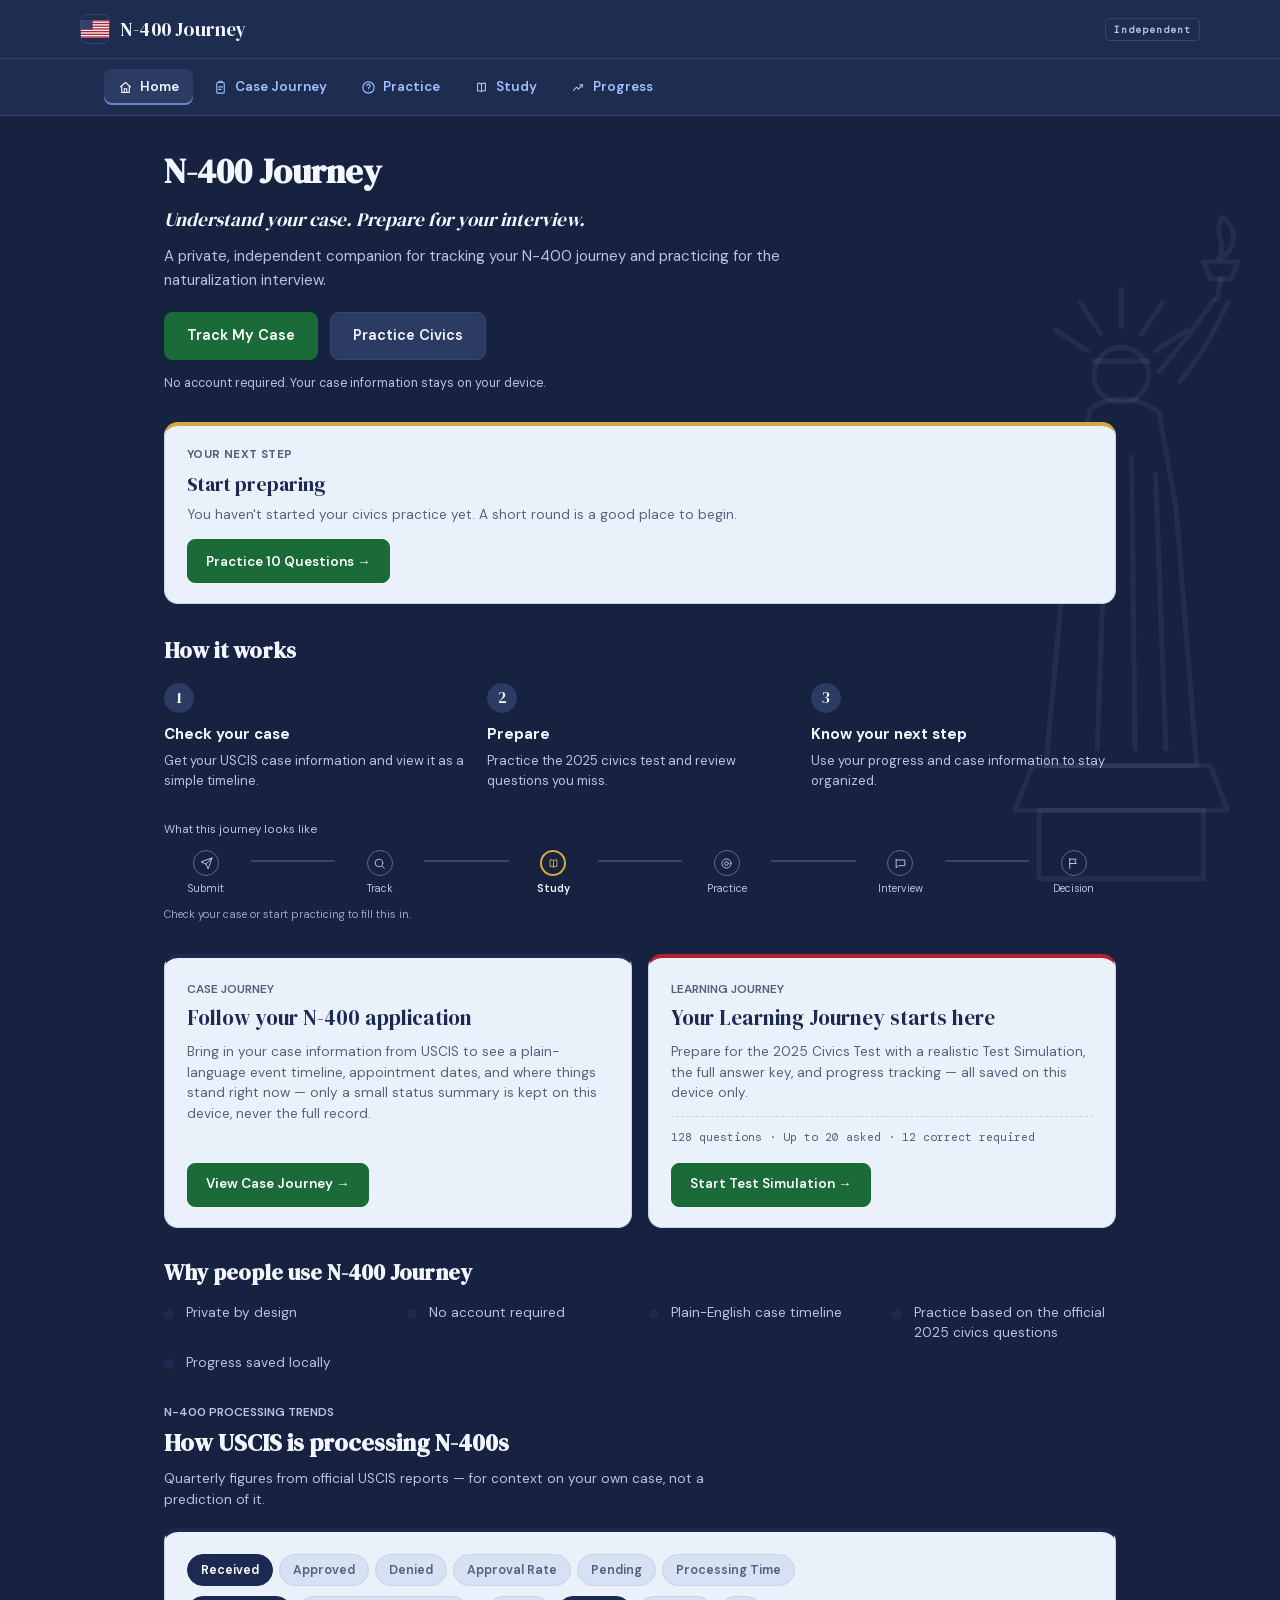
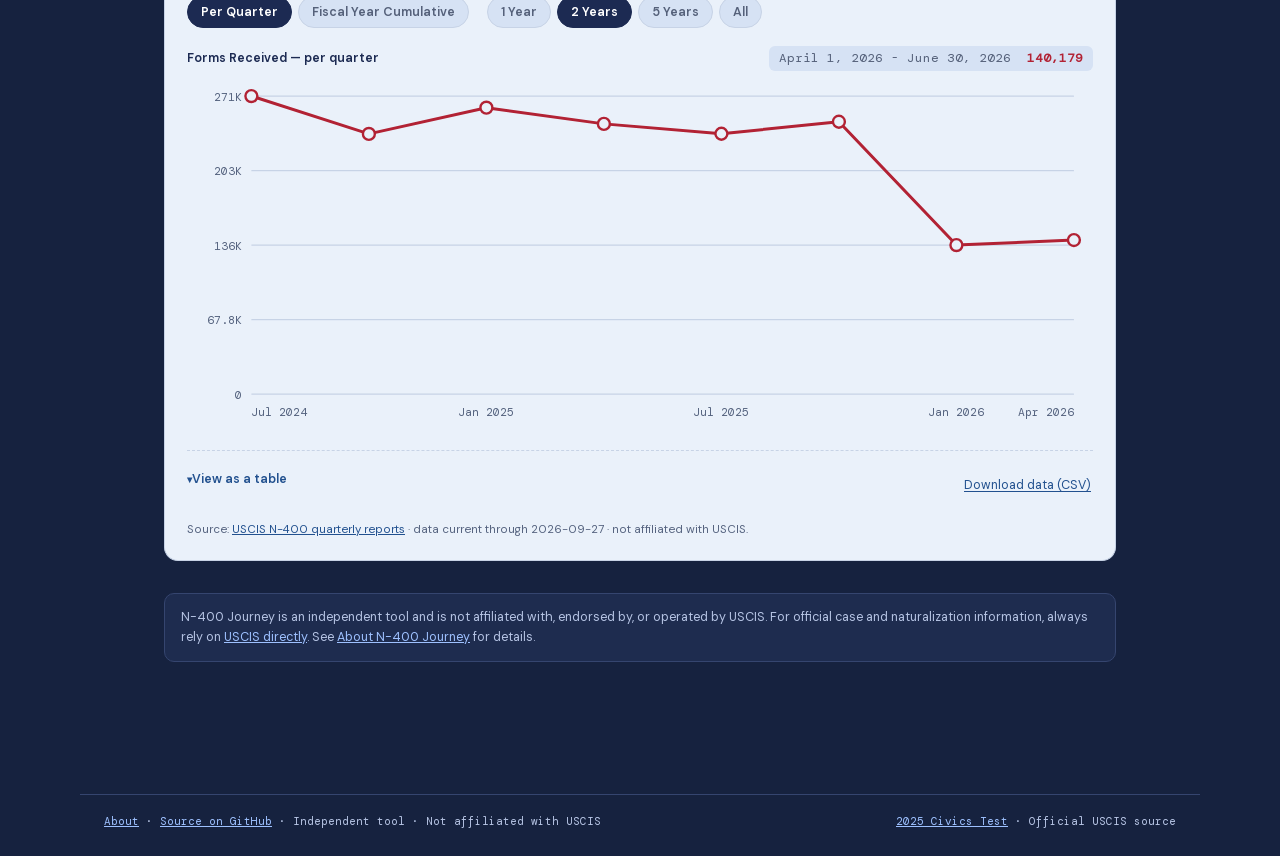
==== index.html @ 9c584781 "Fix unreadable text in Case Journey's "How privacy works" expandable The expanded paragraph used var" ====
<!DOCTYPE html>
<html lang="en">

<head>
  <meta charset="UTF-8" />
  <meta name="viewport" content="width=device-width, initial-scale=1.0" />
  <!-- Browser-enforced privacy: no outbound connections, no form submissions.
       connect-src 'none' means this page is physically unable to transmit your data. -->
  <meta http-equiv="Content-Security-Policy" content="default-src 'none'; script-src 'self'; style-src 'self' 'unsafe-inline'; font-src 'self'; img-src 'self' data:; connect-src 'none'; form-action 'none'; base-uri 'none'" />
  <title>N-400 Journey — Understand Your Case. Prepare for Your Interview.</title>
  <meta name="description" content="A free, unofficial companion for the N-400 naturalization process: an offline case-status timeline reader plus a 2025 civics test practice quiz. Runs entirely in your browser." />
  <link rel="icon"
    href="data:image/svg+xml,<svg xmlns='http://www.w3.org/2000/svg' viewBox='0 0 60 38'><rect width='60' height='38' fill='%23f2f5fb'/><g fill='%23b22234'><rect y='0' width='60' height='2.9'/><rect y='5.8' width='60' height='2.9'/><rect y='11.6' width='60' height='2.9'/><rect y='17.4' width='60' height='2.9'/><rect y='23.2' width='60' height='2.9'/><rect y='29' width='60' height='2.9'/><rect y='34.8' width='60' height='2.9'/></g><rect width='25' height='20.3' fill='%233c3b6e'/></svg>" />
  <link rel="canonical" href="https://app.n400journey.workers.dev/" />
  <meta name="author" content="rohitbobbili" />
  <meta name="theme-color" content="#16223f" />
  <meta property="og:type" content="website" />
  <meta property="og:site_name" content="N-400 Journey" />
  <meta property="og:title" content="N-400 Journey — Understand Your Case. Prepare for Your Interview." />
  <meta property="og:description" content="A free, unofficial companion for the N-400 naturalization process: an offline case-status timeline reader plus a 2025 civics test practice quiz." />
  <meta property="og:url" content="https://app.n400journey.workers.dev/" />
  <meta property="og:image" content="https://app.n400journey.workers.dev/og-image.png" />
  <meta property="og:image:width" content="1200" />
  <meta property="og:image:height" content="630" />
  <meta property="og:image:alt" content="N-400 Journey — an unofficial case tracker and civics test study companion" />
  <meta name="twitter:card" content="summary_large_image" />
  <meta name="twitter:title" content="N-400 Journey — Understand Your Case. Prepare for Your Interview." />
  <meta name="twitter:description" content="A free, unofficial companion for the N-400 naturalization process: an offline case-status timeline reader plus a 2025 civics test practice quiz." />
  <meta name="twitter:image" content="https://app.n400journey.workers.dev/og-image.png" />
  <link rel="stylesheet" href="css/style.css?v=29" />
  <link rel="stylesheet" href="css/civics.css?v=29" />
  <script type="application/ld+json">
  {
    "@context": "https://schema.org",
    "@graph": [
      {
        "@type": "WebApplication",
        "name": "N-400 Journey",
        "alternateName": "Unofficial N-400 Case Tracker and Civics Test Study Companion",
        "url": "https://app.n400journey.workers.dev/",
        "description": "A free, unofficial companion for the N-400 naturalization process: an offline case-status timeline reader plus a 2025 civics test practice quiz. Runs entirely in your browser.",
        "applicationCategory": "UtilitiesApplication",
        "operatingSystem": "Any browser",
        "browserRequirements": "Requires JavaScript",
        "isAccessibleForFree": true,
        "offers": { "@type": "Offer", "price": "0", "priceCurrency": "USD" },
        "license": "https://opensource.org/licenses/MIT",
        "isBasedOn": "https://github.com/rohitbobbili/uscis-tracker",
        "dateModified": "2026-09-27",
        "author": { "@type": "Person", "name": "rohitbobbili", "url": "https://github.com/rohitbobbili" },
        "maintainer": { "@type": "Person", "name": "rohitbobbili", "url": "https://github.com/rohitbobbili" },
        "disambiguatingDescription": "Independent open-source tool. Not affiliated with, endorsed by, or operated by USCIS or DHS, and not legal advice."
      }
    ]
  }
  </script>
</head>

<body>

  <!-- Statue of Liberty watermark (original line art) -->
  <svg class="statue-mark" viewBox="0 0 220 420" fill="none" stroke="currentColor" stroke-width="3"
    stroke-linecap="round" stroke-linejoin="round" aria-hidden="true">
    <path d="M163 10 C157 20 166 24 161 34 C172 29 172 16 163 10 Z" />
    <path d="M152 36 L172 36 L168 46 L156 46 Z" />
    <path d="M162 46 L160 58" />
    <path d="M158 58 C148 74 136 88 126 100" />
    <path d="M166 60 C158 78 148 94 138 106" />
    <path d="M104 74 L104 52" /> <path d="M92 78 L80 60" /> <path d="M116 78 L128 60" />
    <path d="M84 88 L66 76" /> <path d="M124 88 L142 76" />
    <circle cx="104" cy="102" r="16" />
    <path d="M88 94 L120 94" />
    <path d="M86 122 C96 114 114 114 126 124 L136 180 L148 330 L60 330 L74 180 Z" />
    <path d="M60 170 L44 200 L60 212 L74 184 Z" />
    <path d="M74 150 C66 160 60 168 56 176" />
    <path d="M96 150 L90 320" /> <path d="M110 150 L112 320" /> <path d="M124 160 L130 320" />
    <path d="M52 330 L156 330 L166 356 L42 356 Z" />
    <path d="M56 356 L152 356 L152 396 L56 396 Z" />
  </svg>

  <a class="skip-link" href="#main">Skip to main content</a>

  <div class="page">

    <!-- ══ HEADER — slim brand bar ══════════════════════════ -->
    <header class="header">
      <div class="hdr-inner">
        <a class="hdr-brand" href="index.html">
          <span class="hdr-mark" aria-hidden="true">
            <svg viewBox="0 0 60 38" xmlns="http://www.w3.org/2000/svg">
              <rect width="60" height="38" fill="#f2f5fb"/>
              <g fill="#b22234">
                <rect y="0" width="60" height="2.9"/><rect y="5.8" width="60" height="2.9"/>
                <rect y="11.6" width="60" height="2.9"/><rect y="17.4" width="60" height="2.9"/>
                <rect y="23.2" width="60" height="2.9"/><rect y="29" width="60" height="2.9"/>
                <rect y="34.8" width="60" height="2.9"/>
              </g>
              <rect width="25" height="20.3" fill="#3c3b6e"/>
            </svg>
          </span>
          <span class="hdr-word">N-400 Journey</span>
        </a>
        <span class="indie-badge">Independent</span>
      </div>
    </header>
    <nav class="site-nav" aria-label="Site">
      <div class="site-nav-inner">
          <a href="index.html" aria-current="page"><svg viewBox="0 0 24 24" fill="none" stroke="currentColor" stroke-width="1.8" stroke-linecap="round" stroke-linejoin="round"><path d="M4 11 12 4l8 7"/><path d="M6 9.5V20h12V9.5"/><path d="M10 20v-6h4v6"/></svg><span>Home</span></a>
          <a href="case.html"><svg viewBox="0 0 24 24" fill="none" stroke="currentColor" stroke-width="1.8" stroke-linecap="round" stroke-linejoin="round"><rect x="6" y="4" width="12" height="17" rx="2"/><path d="M9 4V3a1 1 0 0 1 1-1h4a1 1 0 0 1 1 1v1"/><path d="M9 11h6M9 15h4"/></svg><span>Case Journey</span></a>
          <a href="quiz.html"><svg viewBox="0 0 24 24" fill="none" stroke="currentColor" stroke-width="1.8" stroke-linecap="round" stroke-linejoin="round"><circle cx="12" cy="12" r="9"/><path d="M9.3 9.2a2.7 2.7 0 1 1 3.8 2.5c-.9.4-1.1 1-1.1 1.9"/><circle cx="12" cy="16.6" r=".65" fill="currentColor" stroke="none"/></svg><span>Practice</span></a>
          <a href="study.html"><svg viewBox="0 0 24 24" fill="none" stroke="currentColor" stroke-width="1.8" stroke-linecap="round" stroke-linejoin="round"><path d="M12 6.3c-1.6-1-4.2-1.4-6.3-1.1v12.2c2.1-.3 4.7.1 6.3 1.1c1.6-1 4.2-1.4 6.3-1.1V5.2c-2.1-.3-4.7.1-6.3 1.1Z"/><path d="M12 6.3v12.2"/></svg><span>Study</span></a>
          <a href="progress.html"><svg viewBox="0 0 24 24" fill="none" stroke="currentColor" stroke-width="1.8" stroke-linecap="round" stroke-linejoin="round"><path d="M4 16.5l5-5 3 3 6-7"/><path d="M14 7.5h4v4"/></svg><span>Progress</span></a>
      </div>
    </nav>

    <!-- ══ MAIN ══════════════════════════════════════════════ -->
    <main class="main civics-main wide" id="main">

      <div class="hub-hero">
        <h1>N-400 Journey</h1>
        <p class="hub-tagline">Understand your case. Prepare for your interview.</p>
        <p class="hub-hero-desc">A private, independent companion for tracking your N-400 journey and practicing
          for the naturalization interview.</p>
        <div class="hub-hero-actions">
          <a class="btn btn-analyze" href="case.html">Track My Case</a>
          <a class="btn-ghost-panel" href="quiz.html">Practice Civics</a>
        </div>
        <p class="hub-hero-note">No account required. Your case information stays on your device.</p>
      </div>

      <div class="next-step-card" id="hubNextStep"></div>

      <section class="how-it-works" aria-labelledby="howItWorksTitle">
        <h2 id="howItWorksTitle">How it works</h2>
        <div class="how-it-works-grid">
          <div class="how-step">
            <div class="how-step-num">1</div>
            <h3>Check your case</h3>
            <p>Get your USCIS case information and view it as a simple timeline.</p>
          </div>
          <div class="how-step">
            <div class="how-step-num">2</div>
            <h3>Prepare</h3>
            <p>Practice the 2025 civics test and review questions you miss.</p>
          </div>
          <div class="how-step">
            <div class="how-step-num">3</div>
            <h3>Know your next step</h3>
            <p>Use your progress and case information to stay organized.</p>
          </div>
        </div>
      </section>

      <div class="hub-journey">
        <div class="hub-journey-label">What this journey looks like</div>
        <div class="milestone-path" id="journeyPath" aria-hidden="true">
          <div class="ms-step" data-step="submit">
            <div class="ms-dot"><svg viewBox="0 0 24 24" fill="none" stroke="currentColor" stroke-width="1.8" stroke-linecap="round" stroke-linejoin="round"><path d="M22 2 11 13"/><path d="M22 2 15 22 11 13 2 9 22 2Z"/></svg></div>
            <div class="ms-label">Submit</div>
          </div>
          <div class="ms-line"></div>
          <div class="ms-step" data-step="track">
            <div class="ms-dot"><svg viewBox="0 0 24 24" fill="none" stroke="currentColor" stroke-width="1.8" stroke-linecap="round" stroke-linejoin="round"><circle cx="11" cy="11" r="7"/><path d="M21 21l-4.3-4.3"/></svg></div>
            <div class="ms-label">Track</div>
          </div>
          <div class="ms-line"></div>
          <div class="ms-step" data-step="study">
            <div class="ms-dot"><svg viewBox="0 0 24 24" fill="none" stroke="currentColor" stroke-width="1.8" stroke-linecap="round" stroke-linejoin="round"><path d="M12 6.3c-1.6-1-4.2-1.4-6.3-1.1v12.2c2.1-.3 4.7.1 6.3 1.1c1.6-1 4.2-1.4 6.3-1.1V5.2c-2.1-.3-4.7.1-6.3 1.1Z"/><path d="M12 6.3v12.2"/></svg></div>
            <div class="ms-label">Study</div>
          </div>
          <div class="ms-line" id="lineStudy"></div>
          <div class="ms-step" data-step="practice">
            <div class="ms-dot"><svg viewBox="0 0 24 24" fill="none" stroke="currentColor" stroke-width="1.8" stroke-linecap="round" stroke-linejoin="round"><circle cx="12" cy="12" r="8.5"/><circle cx="12" cy="12" r="3.5"/></svg></div>
            <div class="ms-label">Practice</div>
          </div>
          <div class="ms-line"></div>
          <div class="ms-step" data-step="interview">
            <div class="ms-dot"><svg viewBox="0 0 24 24" fill="none" stroke="currentColor" stroke-width="1.8" stroke-linecap="round" stroke-linejoin="round"><path d="M4 5.5h16v10.5H8.5L4 20V5.5Z"/></svg></div>
            <div class="ms-label">Interview</div>
          </div>
          <div class="ms-line"></div>
          <div class="ms-step" data-step="decision">
            <div class="ms-dot"><svg viewBox="0 0 24 24" fill="none" stroke="currentColor" stroke-width="1.8" stroke-linecap="round" stroke-linejoin="round"><path d="M5 3v18"/><path d="M5 4h12l-2.5 4L17 12H5"/></svg></div>
            <div class="ms-label">Decision</div>
          </div>
        </div>
        <p class="hub-journey-note" id="journeyNote"></p>
      </div>

      <div class="pillar-grid">
        <div class="pillar-card">
          <div class="pillar-card-eyebrow">CASE JOURNEY</div>
          <div class="pillar-card-title">Follow your N-400 application</div>
          <p class="pillar-card-desc">Bring in your case information from USCIS to see a plain-language event
            timeline, appointment dates, and where things stand right now — only a small status summary is kept
            on this device, never the full record.</p>
          <div class="case-status-strip on-light" id="hubCaseStatus" style="display:none"></div>
          <a class="btn btn-analyze pillar-card-cta" href="case.html">View Case Journey →</a>
        </div>

        <div class="pillar-card learning">
          <div class="pillar-card-eyebrow">LEARNING JOURNEY</div>
          <div class="pillar-card-title" id="learningTitle">Your Learning Journey starts here</div>
          <p class="pillar-card-desc" id="learningDesc">Prepare for the 2025 Civics Test with a realistic Test
            Simulation, the full answer key, and progress tracking — all saved on this device only.</p>
          <div class="pillar-card-statline" id="learningStatline">128 questions · Up to 20 asked · 12 correct required</div>
          <div class="pillar-card-stats" id="learningStats" style="display:none">
            <div><div class="pillar-stat-val" id="statAnswered">0</div><div class="pillar-stat-lbl">Practiced</div></div>
            <div><div class="pillar-stat-val" id="statAccuracy">0%</div><div class="pillar-stat-lbl">Accuracy</div></div>
            <div><div class="pillar-stat-val" id="statStreak">0</div><div class="pillar-stat-lbl">Best streak</div></div>
          </div>
          <a class="btn btn-analyze pillar-card-cta" href="quiz.html" id="learningCta">Start Test Simulation →</a>
        </div>
      </div>

      <section class="why-us" aria-labelledby="whyUsTitle">
        <h2 id="whyUsTitle">Why people use N-400 Journey</h2>
        <ul class="why-us-list">
          <li>Private by design</li>
          <li>No account required</li>
          <li>Plain-English case timeline</li>
          <li>Practice based on the official 2025 civics questions</li>
          <li>Progress saved locally</li>
        </ul>
      </section>

      <section class="trends-section" id="n400trends" aria-labelledby="trendsTitle">
        <div class="trends-eyebrow">N-400 PROCESSING TRENDS</div>
        <h2 class="trends-title" id="trendsTitle">How USCIS is processing N-400s</h2>
        <p class="trends-desc">Quarterly figures from official USCIS reports — for context on your own case, not
          a prediction of it.</p>

        <div class="trends-card">
          <div class="trends-controls">
            <div class="trends-btn-group" role="group" aria-label="Metric">
              <button type="button" class="trends-btn n400-metric-btn" data-metric="received">Received</button>
              <button type="button" class="trends-btn n400-metric-btn" data-metric="approved">Approved</button>
              <button type="button" class="trends-btn n400-metric-btn" data-metric="denied">Denied</button>
              <button type="button" class="trends-btn n400-metric-btn" data-metric="approvalRate">Approval Rate</button>
              <button type="button" class="trends-btn n400-metric-btn" data-metric="pending">Pending</button>
              <button type="button" class="trends-btn n400-metric-btn" data-metric="processingMonths">Processing Time</button>
            </div>
            <div class="trends-btn-group" role="group" aria-label="View" id="n400ViewGroup">
              <button type="button" class="trends-btn n400-view-btn" data-view="quarter">Per Quarter</button>
              <button type="button" class="trends-btn n400-view-btn" data-view="fy">Fiscal Year Cumulative</button>
            </div>
            <div class="trends-btn-group" role="group" aria-label="Date range">
              <button type="button" class="trends-btn n400-range-btn" data-range="1y">1 Year</button>
              <button type="button" class="trends-btn n400-range-btn" data-range="2y">2 Years</button>
              <button type="button" class="trends-btn n400-range-btn" data-range="5y">5 Years</button>
              <button type="button" class="trends-btn n400-range-btn" data-range="all">All</button>
            </div>
          </div>

          <div class="trends-chart-caption-row">
            <div class="trends-chart-caption" id="n400ChartCaption"></div>
            <div class="n400-readout" id="n400Readout" aria-live="polite"></div>
          </div>
          <svg class="trends-chart-svg" id="n400ChartSvg"></svg>

          <div class="trends-table-row">
            <details class="trends-table-toggle">
              <summary>View as a table</summary>
              <div class="trends-table-wrap">
                <table class="trends-table">
                  <thead><tr><th>Quarter</th><th>Value</th></tr></thead>
                  <tbody id="n400TableBody"></tbody>
                </table>
              </div>
            </details>
            <button type="button" class="link-btn" id="n400DownloadBtn">Download data (CSV)</button>
          </div>

          <p class="trends-source">Source: <a id="n400SourceLink" href="https://www.uscis.gov/tools/reports-and-studies/immigration-and-citizenship-data" target="_blank" rel="noopener noreferrer">USCIS N-400 quarterly reports</a> ·
            data current through <span id="n400UpdatedNote"></span> · not affiliated with USCIS.</p>
        </div>
      </section>

      <div class="disclaimer-strip">
        N-400 Journey is an independent tool and is not affiliated with, endorsed by, or operated by USCIS. For
        official case and naturalization information, always rely on
        <a href="https://www.uscis.gov/" target="_blank" rel="noopener noreferrer">USCIS directly</a>. See
        <a href="case.html#about">About N-400 Journey</a> for details.
      </div>

    </main>

    <!-- ══ FOOTER ════════════════════════════════════════════ -->
    <footer class="footer">
      <div><a href="case.html#about">About</a> · <a href="https://github.com/rohitbobbili/uscis-tracker" target="_blank" rel="noopener noreferrer">Source on GitHub</a> · Independent tool · Not affiliated with USCIS</div>
      <div><a href="https://www.uscis.gov/sites/default/files/document/questions-and-answers/2025-Civics-Test-128-Questions-and-Answers.pdf"
          target="_blank" rel="noopener noreferrer">2025 Civics Test</a> · Official USCIS source</div>
    </footer>
  </div>

  <script src="data/current-officials.js?v=29"></script>
  <script src="data/questions.js?v=29"></script>
  <script src="data/distractors.js?v=29"></script>
  <script src="js/civics-shared.js?v=29"></script>
  <script src="js/case-history.js?v=29"></script>
  <script src="data/n400-quarterly.js?v=29"></script>
  <script src="js/n400-chart.js?v=29"></script>
  <script src="js/next-step.js?v=29"></script>
  <script src="js/hub.js?v=29"></script>
</body>

</html>
---- css/style.css ----
/* ── Self-hosted fonts ─────────────────────────────────────────
   DM Sans / DM Serif Display / DM Mono, SIL Open Font License 1.1
   (see fonts/OFL.txt). Served from this origin so the page makes no
   third-party requests at all — see the privacy note on the page.
   DM Sans is a variable font: one file per style covers every weight.
   ───────────────────────────────────────────────────────────── */
@font-face {
  font-family: 'DM Sans';
  font-style: normal;
  font-weight: 100 1000;
  font-display: swap;
  src: url('../fonts/dm-sans-upright-latin.woff2') format('woff2');
  unicode-range: U+0000-00FF, U+0131, U+0152-0153, U+02BB-02BC, U+02C6, U+02DA, U+02DC, U+0304, U+0308, U+0329, U+2000-206F, U+20AC, U+2122, U+2191, U+2193, U+2212, U+2215, U+FEFF, U+FFFD;
}
@font-face {
  font-family: 'DM Sans';
  font-style: normal;
  font-weight: 100 1000;
  font-display: swap;
  src: url('../fonts/dm-sans-upright-latin-ext.woff2') format('woff2');
  unicode-range: U+0100-02BA, U+02BD-02C5, U+02C7-02CC, U+02CE-02D7, U+02DD-02FF, U+0304, U+0308, U+0329, U+1D00-1DBF, U+1E00-1E9F, U+1EF2-1EFF, U+2020, U+20A0-20AB, U+20AD-20C0, U+2113, U+2C60-2C7F, U+A720-A7FF;
}
@font-face {
  font-family: 'DM Sans';
  font-style: italic;
  font-weight: 100 1000;
  font-display: swap;
  src: url('../fonts/dm-sans-italic-latin.woff2') format('woff2');
  unicode-range: U+0000-00FF, U+0131, U+0152-0153, U+02BB-02BC, U+02C6, U+02DA, U+02DC, U+0304, U+0308, U+0329, U+2000-206F, U+20AC, U+2122, U+2191, U+2193, U+2212, U+2215, U+FEFF, U+FFFD;
}
@font-face {
  font-family: 'DM Sans';
  font-style: italic;
  font-weight: 100 1000;
  font-display: swap;
  src: url('../fonts/dm-sans-italic-latin-ext.woff2') format('woff2');
  unicode-range: U+0100-02BA, U+02BD-02C5, U+02C7-02CC, U+02CE-02D7, U+02DD-02FF, U+0304, U+0308, U+0329, U+1D00-1DBF, U+1E00-1E9F, U+1EF2-1EFF, U+2020, U+20A0-20AB, U+20AD-20C0, U+2113, U+2C60-2C7F, U+A720-A7FF;
}
@font-face {
  font-family: 'DM Serif Display';
  font-style: normal;
  font-weight: 400;
  font-display: swap;
  src: url('../fonts/dm-serif-display-400-latin.woff2') format('woff2');
  unicode-range: U+0000-00FF, U+0131, U+0152-0153, U+02BB-02BC, U+02C6, U+02DA, U+02DC, U+0304, U+0308, U+0329, U+2000-206F, U+20AC, U+2122, U+2191, U+2193, U+2212, U+2215, U+FEFF, U+FFFD;
}
@font-face {
  font-family: 'DM Serif Display';
  font-style: normal;
  font-weight: 400;
  font-display: swap;
  src: url('../fonts/dm-serif-display-400-latin-ext.woff2') format('woff2');
  unicode-range: U+0100-02BA, U+02BD-02C5, U+02C7-02CC, U+02CE-02D7, U+02DD-02FF, U+0304, U+0308, U+0329, U+1D00-1DBF, U+1E00-1E9F, U+1EF2-1EFF, U+2020, U+20A0-20AB, U+20AD-20C0, U+2113, U+2C60-2C7F, U+A720-A7FF;
}
@font-face {
  font-family: 'DM Mono';
  font-style: normal;
  font-weight: 400;
  font-display: swap;
  src: url('../fonts/dm-mono-400-latin.woff2') format('woff2');
  unicode-range: U+0000-00FF, U+0131, U+0152-0153, U+02BB-02BC, U+02C6, U+02DA, U+02DC, U+0304, U+0308, U+0329, U+2000-206F, U+20AC, U+2122, U+2191, U+2193, U+2212, U+2215, U+FEFF, U+FFFD;
}
@font-face {
  font-family: 'DM Mono';
  font-style: normal;
  font-weight: 400;
  font-display: swap;
  src: url('../fonts/dm-mono-400-latin-ext.woff2') format('woff2');
  unicode-range: U+0100-02BA, U+02BD-02C5, U+02C7-02CC, U+02CE-02D7, U+02DD-02FF, U+0304, U+0308, U+0329, U+1D00-1DBF, U+1E00-1E9F, U+1EF2-1EFF, U+2020, U+20A0-20AB, U+20AD-20C0, U+2113, U+2C60-2C7F, U+A720-A7FF;
}

/* ── Red / White / Blue — flag palette ─────────────────────── */
:root {
  /* Page — deep navy, picked to continue the banner's own dark tone */
  --bg: #16223f;
  --on-page: #f2f6ff;
  --on-page-muted: #b6c4e4;
  --page-border: #35456f;
  /* WCAG 1.4.11 — boundaries/state indicators that must clear 3:1 */
  --ui-line: #5a6b8b;
  --page-panel: #1e2c4f;
  --page-panel-inset: #2b3b64;
  --page-link: #9ec1ff;
  --page-accent: #ef7d88;
  --rule-blue: #6f85c6;
  --surface: #eaf1fa;
  --surface2: #d6e2f4;
  --border: #c7d3e6;
  --shadow: rgba(0, 0, 0, .28);
  --navy: #1c2a52;
  --navy-dim: rgba(28, 42, 82, .08);
  --red-flag: #b22234;
  --red-flag-dim: rgba(178, 34, 52, .09);
  --gold: #7a5200;
  --gold-bright: #d4a843;
  --gold-dim: rgba(154, 103, 0, .12);
  --green: #1a6b37;
  --green-dim: rgba(26, 107, 55, .12);
  --blue: #22518f;
  --blue-dim: rgba(34, 81, 143, .12);
  --purple: #5c3d94;
  --purple-dim: rgba(92, 61, 148, .12);
  --orange: #8f4a00;
  --orange-dim: rgba(143, 74, 0, .12);
  --red: #b3222e;
  --red-dim: rgba(179, 34, 46, .1);
  --text: #1f2637;
  --text-muted: #55617a;
  --text-dim: #55637f;
  --statue: rgba(190, 212, 255, .07);
  --road: #4a5b86;
  --road-dash: #7387bd;
  --star-done: #1c2a52;
  --stripe-red: #b22234;
  --stripe-white: #f2f5fb;
  --canton: #3c3b6e;
}

* { box-sizing: border-box; margin: 0; padding: 0; }

body {
  background: var(--bg);
  color: var(--text);
  font-family: 'DM Sans', sans-serif;
  min-height: 100vh;
  line-height: 1.5;
}

a { color: var(--blue); }

.skip-link {
  position: absolute;
  left: 8px;
  top: -60px;
  z-index: 10;
  background: var(--surface);
  color: var(--navy);
  border: 2px solid var(--navy);
  border-radius: 8px;
  padding: 10px 16px;
  font-size: 14px;
  font-weight: 600;
  transition: top .15s;
}

.skip-link:focus { top: 8px; }

/* ══ SITE NAVIGATION ══════════════════════════════════════════
   Shared across all four pages (tracker, quiz, study, progress).
   Sits directly under the flag banner as its own strip. */
.site-nav {
  background: var(--page-panel);
  border-bottom: 1px solid var(--page-border);
}

.site-nav-inner {
  max-width: 1120px;
  margin: 0 auto;
  padding: 10px 24px;
  display: flex;
  flex-wrap: wrap;
  gap: 6px;
}

.site-nav a {
  display: inline-flex;
  align-items: center;
  gap: 7px;
  padding: 8px 14px;
  border-radius: 8px;
  font-size: 13.5px;
  font-weight: 600;
  color: var(--page-link);
  text-decoration: none;
  min-height: 36px;
}

.site-nav a:hover { background: var(--page-panel-inset); color: var(--on-page); }

.site-nav a[aria-current="page"] {
  background: var(--page-panel-inset);
  color: var(--on-page);
  box-shadow: inset 0 -2px 0 var(--rule-blue);
}

.site-nav a svg { width: 15px; height: 15px; flex-shrink: 0; }

/* Panel titles are real headings now; keep them looking identical. */
h2.api-guide-title { margin: 0; font-weight: inherit; }

.visually-hidden {
  position: absolute;
  width: 1px; height: 1px;
  margin: -1px; padding: 0;
  overflow: hidden;
  clip: rect(0 0 0 0);
  white-space: nowrap;
  border: 0;
}

/* Keyboard focus has to survive both the navy page and the light cards,
   so pair a dark ring with a light halo — one of the two always shows. */
:focus-visible {
  outline: 2px solid #0b1730;
  outline-offset: 2px;
  box-shadow: 0 0 0 5px #7fb6ff;
  border-radius: 4px;
}

.btn:focus-visible, summary:focus-visible { border-radius: 8px; }

/* ══ STATUE WATERMARK ═════════════════════════════════════ */
.statue-mark {
  position: fixed;
  right: -40px;
  bottom: -20px;
  height: 80vh;
  width: auto;
  pointer-events: none;
  z-index: 0;
  color: var(--statue);
}

@media (max-width: 820px) {
  .statue-mark { display: none; }
}

.page { position: relative; z-index: 1; }

/* ══ HEADER — a slim brand bar, not a full-bleed banner ═══
   Dialed back from an earlier full-width animated flag: this is a
   product used on a phone, possibly anxiously, more than once a
   week. It should read as a calm, trustworthy tool, not a hero
   section. Patriotic content still exists (the mark, the journey
   flag at Test Simulation's finish line) — just proportionate. */
.header {
  background: var(--page-panel);
  border-bottom: 1px solid var(--page-border);
  padding: 14px 24px;
}

.hdr-inner {
  max-width: 1120px;
  margin: 0 auto;
  display: flex;
  align-items: center;
  gap: 14px;
}

.hdr-brand {
  display: flex;
  align-items: center;
  gap: 10px;
  text-decoration: none;
  color: var(--on-page);
  margin-right: auto;
}

.hdr-mark {
  width: 30px;
  height: 30px;
  border-radius: 8px;
  overflow: hidden;
  flex-shrink: 0;
  border: 1px solid var(--page-border);
}

.hdr-mark svg { width: 100%; height: 100%; display: block; }

.hdr-word {
  font-family: 'DM Serif Display', serif;
  font-size: 19px;
  letter-spacing: .2px;
  line-height: 1;
}

.indie-badge {
  font-family: 'DM Mono', monospace;
  font-size: 10px;
  font-weight: 600;
  letter-spacing: 1px;
  color: var(--on-page-muted);
  background: transparent;
  border: 1px solid var(--page-border);
  border-radius: 4px;
  padding: 3px 8px;
  white-space: nowrap;
  flex-shrink: 0;
}

/* ══ MAIN ═════════════════════════════════════════════════ */
.main { max-width: 1120px; margin: 0 auto; padding: 30px 24px 70px; }

.sec-heading {
  font-family: 'DM Serif Display', serif;
  font-size: 22px;
  letter-spacing: .5px;
  color: var(--on-page);
  margin: 36px 0 18px;
  padding-bottom: 12px;
  position: relative;
}

.sec-heading::after {
  content: '';
  position: absolute;
  left: 0; bottom: 0;
  width: 100%; height: 7px;
  border-radius: 3px;
  background: linear-gradient(to bottom,
    var(--stripe-red) 0 33%,
    #ffffff 33% 67%,
    var(--rule-blue) 67% 100%);
  box-shadow: 0 0 0 1px var(--page-border);
}

.sec-heading .star { color: var(--page-accent); font-size: 15px; }

/* Input panel */
/* ══ PRIVACY CARD — prominent, plain-English, ahead of the walkthrough ══ */
.privacy-card {
  background: var(--green-dim); border: 1px solid var(--green);
  border-radius: 12px; padding: 18px 20px; margin-bottom: 20px;
}
.privacy-card-title { font-family: 'DM Serif Display', serif; font-size: 17px; color: var(--green); margin-bottom: 10px; }
.privacy-card-list { list-style: none; margin: 0 0 4px; padding: 0; }
.privacy-card-list li {
  font-size: 13.5px; color: var(--green); line-height: 1.7; padding-left: 18px; position: relative;
}
.privacy-card-list li::before { content: '✓'; position: absolute; left: 0; font-weight: 700; }
.privacy-card-details { margin-top: 8px; }
.privacy-card-details summary {
  cursor: pointer; list-style: none; font-size: 12.5px; font-weight: 600; color: var(--green);
  text-decoration: underline; text-underline-offset: 2px; min-height: 32px; display: inline-flex; align-items: center;
}
.privacy-card-details summary::-webkit-details-marker { display: none; }
.privacy-card-details p {
  margin-top: 8px; font-size: 12.5px; color: var(--on-page-muted); line-height: 1.6; max-width: 68ch;
}

.input-section {
  background: var(--surface);
  border: 1px solid var(--border);
  border-radius: 14px;
  padding: 22px;
  box-shadow: 0 4px 18px var(--shadow);
}
.input-section-title { font-family: 'DM Serif Display', serif; font-size: 18px; color: var(--navy); margin-bottom: 12px; }
.input-note { font-size: 12px; color: var(--text-muted); margin: 10px 0 0; }

textarea#jsonInput {
  width: 100%;
  min-height: 220px;
  background: var(--surface2);
  color: var(--text);
  border: 1px solid var(--border);
  border-radius: 10px;
  font-family: 'DM Mono', monospace;
  font-size: 12.5px;
  line-height: 1.6;
  padding: 14px 16px;
  resize: vertical;
  margin-top: 14px;
}

/* The paste box is the page's primary control; it has to read as one. */
textarea#jsonInput { border-color: var(--ui-line); }

textarea#jsonInput:focus { border-color: var(--navy); }

.error-bar {
  display: none;
  background: var(--red-dim);
  border: 1px solid var(--red);
  color: var(--red);
  border-radius: 8px;
  font-size: 13px;
  padding: 10px 14px;
  margin-top: 12px;
}

.error-bar.show { display: block; }

.input-actions { display: flex; justify-content: center; gap: 12px; margin-top: 14px; }

.input-help {
  display: flex;
  align-items: center;
  justify-content: center;
  gap: 8px;
  flex-wrap: wrap;
  margin-top: 12px;
  font-size: 12.5px;
}

.link-btn {
  background: none;
  border: none;
  display: inline-flex;
  align-items: center;
  min-height: 44px;
  padding: 4px 2px;
  font-family: 'DM Sans', sans-serif;
  font-size: 12.5px;
  color: var(--blue);
  text-decoration: underline;
  text-underline-offset: 2px;
  cursor: pointer;
}

.link-btn:hover { color: var(--navy); }
.help-sep { color: var(--text-dim); }

.btn {
  font-family: 'DM Sans', sans-serif;
  font-size: 13.5px;
  font-weight: 600;
  border-radius: 8px;
  padding: 9px 18px;
  min-height: 44px;
  cursor: pointer;
  border: 1px solid var(--border);
  transition: all .15s;
}

.btn-clear {
  background: var(--red-flag-dim);
  border-color: var(--red-flag);
  color: var(--red-flag);
}

.btn-clear:hover { background: var(--red-flag); color: #fff; }

.btn-analyze {
  background: var(--green);
  border-color: var(--green);
  color: #fff;
}

.btn-analyze:hover { filter: brightness(1.12); }

/* Instructions guide (collapsible) */
.api-guide {
  margin-top: 44px;
  background: var(--page-panel);
  border: 1px solid var(--page-border);
  border-left: 3px solid var(--rule-blue);
  border-radius: 10px;
  padding: 14px 18px;
}

.api-guide summary {
  cursor: pointer;
  list-style: none;
  min-height: 44px;
  display: flex;
  align-items: center;
  justify-content: space-between;
  gap: 14px;
  flex-wrap: wrap;
}

.api-guide summary::-webkit-details-marker { display: none; }

.api-guide-title {
  font-family: 'DM Mono', monospace;
  font-size: 12px;
  letter-spacing: 1.5px;
  text-transform: uppercase;
  color: var(--on-page);
}

.guide-toggle {
  font-size: 11.5px;
  font-weight: 600;
  color: var(--page-link);
  white-space: nowrap;
}

.guide-toggle::after { content: 'Show steps ▾'; }
.api-guide[open] .guide-toggle::after { content: 'Hide ▴'; }

.api-guide-body { font-size: 13px; color: var(--on-page-muted); margin-top: 12px; border-top: 1px dashed var(--page-border); padding-top: 12px; }
.api-guide-body > p { margin-bottom: 8px; }

.api-step {
  display: flex; align-items: flex-start; gap: 10px;
  font-size: 13px;
  color: var(--on-page-muted);
  margin-bottom: 8px;
  line-height: 1.6;
}

.step-num {
  flex-shrink: 0;
  width: 20px; height: 20px;
  background: var(--rule-blue);
  color: #0d1730;
  border-radius: 50%;
  display: flex; align-items: center; justify-content: center;
  font-size: 11px;
  font-weight: 600;
  margin-top: 2px;
}

.inline-code {
  background: var(--page-panel-inset);
  border: 1px solid var(--page-border);
  padding: 1px 5px;
  border-radius: 3px;
  font-family: 'DM Mono', monospace;
  font-size: 11px;
  color: #ffb3bc;
}

.api-url {
  display: inline-block;
  font-family: 'DM Mono', monospace;
  font-size: 11.5px;
  color: var(--on-page);
  background: var(--page-panel-inset);
  border: 1px solid var(--page-border);
  border-radius: 6px;
  padding: 6px 10px;
  margin-top: 6px;
  word-break: break-all;
}

.guide-note { margin-top: 9px; font-size: 11px; color: var(--on-page-muted); opacity: .85; line-height: 1.6; }

.tech-data-toggle { margin: 20px 0 0; }
.tech-data-toggle summary {
  cursor: pointer; list-style: none; font-size: 12.5px; font-weight: 600; color: var(--page-link);
  min-height: 32px; display: inline-flex; align-items: center;
}
.tech-data-toggle summary::-webkit-details-marker { display: none; }
.tech-data-toggle summary::before { content: '▾ '; font-size: 10px; }
.tech-data-toggle[open] summary::before { content: '▴ '; }
.tech-data-pre {
  background: var(--page-panel-inset); border: 1px solid var(--page-border); border-radius: 10px;
  padding: 14px 16px; margin-top: 10px; max-height: 340px; overflow: auto;
  font-family: 'DM Mono', monospace; font-size: 11px; color: var(--on-page-muted); line-height: 1.6;
  white-space: pre-wrap; word-break: break-word;
}

/* The "Important" subsection inside the merged About section — visually
   separated from the general About copy without duplicating a whole
   second disclaimer block elsewhere on the site. */
.about-important {
  margin-top: 16px;
  padding: 14px 16px;
  background: var(--red-flag-dim);
  border: 1px solid rgba(178, 34, 52, .3);
  border-radius: 10px;
}
.about-important h3 {
  font-family: 'DM Sans', sans-serif;
  font-size: 12px;
  font-weight: 700;
  letter-spacing: .4px;
  color: var(--page-accent);
  margin: 0 0 8px;
}
.about-important p { font-size: 12.5px; color: var(--on-page-muted); margin-bottom: 8px; line-height: 1.6; }
.about-important p:last-child { margin-bottom: 0; }
.about-important strong { color: var(--on-page); }

.tz-note {
  margin-top: 10px;
  font-size: 11.5px;
  font-style: italic;
  color: var(--on-page-muted);
  padding: 2px 4px 0;
}

/* ══ CARDS ════════════════════════════════════════════════ */
.case-details-grid { margin-top: 30px; }

.card {
  background: var(--surface);
  border: 1px solid var(--border);
  border-radius: 12px;
  padding: 18px 20px;
  box-shadow: 0 2px 10px var(--shadow);
  overflow: hidden;
}

.card-title {
  display: flex; align-items: center; gap: 9px;
  font-family: 'DM Serif Display', serif;
  font-size: 16px;
  letter-spacing: .8px;
  color: #ffffff;
  background: var(--navy);
  margin: -18px -20px 14px;
  padding: 12px 20px;
}

.detail-row {
  display: flex; align-items: center; justify-content: space-between;
  gap: 12px;
  padding: 7px 0;
  border-bottom: 1px dashed var(--border);
  font-size: 13.5px;
}

.detail-row:last-of-type { border-bottom: none; }
.detail-key { color: var(--text-muted); flex-shrink: 0; }
.detail-val { text-align: right; font-weight: 500; }
.detail-val.small { font-size: 12px; }
.appt-note { color: var(--text-dim); font-style: italic; }
.mono { font-family: 'DM Mono', monospace; }
.receipt-no { color: var(--red-flag); font-size: 14px; }

/* stat pills inside the Application Information card */

/* Badges */
.badge {
  display: inline-flex; align-items: center; gap: 6px;
  font-size: 11.5px;
  font-weight: 600;
  border-radius: 20px;
  padding: 3px 10px;
  white-space: nowrap;
}

.badge-blue   { background: var(--blue-dim);   color: var(--blue); }
.badge-green  { background: var(--green-dim);  color: var(--green); }
.badge-gold   { background: var(--gold-dim);   color: var(--gold); }
.badge-purple { background: var(--purple-dim); color: var(--purple); }
.badge-orange { background: var(--orange-dim); color: var(--orange); }
.badge-red    { background: var(--red-dim);    color: var(--red); }
.badge-gray   { background: var(--surface2);   color: var(--text-muted); }

/* ══ TIMELINE — the road to the flag ══════════════════════ */
.tl-terminus {
  display: grid;
  grid-template-columns: 110px 34px minmax(0, 1fr);
  gap: 12px;
  align-items: center;
  margin-bottom: 4px;
}

.tl-terminus .flag-wrap { display: flex; justify-content: center; }

.tl-terminus .label {
  font-family: 'DM Serif Display', serif;
  font-size: 13.5px;
  letter-spacing: 2px;
  text-transform: uppercase;
  color: var(--on-page);
}

.flag {
  height: 34px;
  overflow: visible;
  animation: flagwave 3.2s ease-in-out infinite;
  transform-origin: 4px 30px;
}

@keyframes flagwave {
  0%, 100% { transform: rotate(0deg) skewY(0deg); }
  30% { transform: rotate(-2.2deg) skewY(-1deg); }
  65% { transform: rotate(1.6deg) skewY(.8deg); }
}

.timeline-item { display: grid; grid-template-columns: 110px 34px minmax(0, 1fr); gap: 12px; }

.tl-date { text-align: right; padding-top: 4px; }
.tl-date-main { font-size: 12.5px; font-weight: 600; color: var(--on-page); }
.tl-date-time { font-family: 'DM Mono', monospace; font-size: 10.5px; color: var(--on-page-muted); margin-top: 2px; }

.tl-spine { display: flex; flex-direction: column; align-items: center; }

.tl-star {
  width: 20px; height: 20px;
  flex-shrink: 0;
  margin-top: 2px;
  clip-path: polygon(50% 0%, 61% 35%, 98% 35%, 68% 57%, 79% 91%, 50% 70%, 21% 91%, 32% 57%, 2% 35%, 39% 35%);
}

.tl-line {
  flex: 1;
  width: 9px;
  background: var(--road);
  border-radius: 3px;
  margin: 3px 0;
  position: relative;
  box-shadow: inset 1px 0 0 rgba(255, 255, 255, .5), inset -1px 0 0 rgba(28, 42, 82, .08);
}

.tl-line::after {
  content: '';
  position: absolute;
  left: 50%; top: 3px; bottom: 3px;
  width: 2px;
  transform: translateX(-50%);
  border-radius: 1px;
  background: repeating-linear-gradient(to bottom, var(--road-dash) 0 6px, transparent 6px 13px);
}

.tl-content {
  min-width: 0;
  overflow-wrap: anywhere;
  background: var(--surface);
  border: 1px solid var(--border);
  border-radius: 10px;
  padding: 13px 16px;
  margin-bottom: 16px;
  box-shadow: 0 2px 8px var(--shadow);
}

.tl-content-top { display: flex; align-items: flex-start; justify-content: space-between; gap: 10px; }
.tl-event-name { font-weight: 600; font-size: 14px; }

.tl-event-code, .tl-silent-code {
  font-family: 'DM Mono', monospace;
  font-size: 11px;
  color: var(--navy);
  background: var(--navy-dim);
  border: 1px solid var(--navy);
  border-radius: 4px;
  padding: 2px 8px;
  flex-shrink: 0;
}

.tl-silent-code { color: var(--purple); background: var(--purple-dim); border-color: var(--purple); }

.tl-badges { margin-top: 6px; }
.tl-event-desc { font-size: 13px; color: var(--text-muted); margin-top: 8px; line-height: 1.65; }
.tl-event-id { font-family: 'DM Mono', monospace; font-size: 10.5px; color: var(--text-dim); margin-top: 8px; }

.tl-warn {
  background: var(--red-dim);
  border: 1px solid var(--red);
  border-left: 3px solid var(--red);
  border-radius: 8px;
  color: var(--red);
  font-size: 12.5px;
  line-height: 1.6;
  padding: 9px 12px;
  margin-top: 10px;
}

.warn-flag { font-size: 13px; }

.sec-note {
  font-size: 12px;
  color: var(--on-page-muted);
  margin: -8px 0 16px;
}

.tl-count {
  font-family: 'DM Mono', monospace;
  font-size: 12px;
  color: var(--navy);
  background: var(--navy-dim);
  border-radius: 4px;
  padding: 1px 6px;
  margin-left: 4px;
}

.tl-occurrences { margin-top: 10px; }

.tl-occurrences summary {
  cursor: pointer;
  display: flex;
  align-items: center;
  min-height: 44px;
  font-size: 12px;
  color: var(--blue);
  list-style: none;
}

.tl-occurrences summary::-webkit-details-marker { display: none; }
.tl-occurrences summary::after { content: ' ▾'; }
.tl-occurrences[open] summary::after { content: ' ▴'; }

.tl-occurrences ul {
  list-style: none;
  margin-top: 8px;
  padding-left: 12px;
  border-left: 2px solid var(--border);
}

.tl-occurrences li {
  font-size: 12px;
  color: var(--text-muted);
  padding: 3px 0;
}

.occ-when { font-family: 'DM Mono', monospace; }
.occ-warn { color: var(--red); margin-left: 8px; }

/* ══ SUMMARY + JOURNEY ════════════════════════════════════ */
.summary-card {
  background: var(--surface);
  border: 1px solid var(--border);
  border-radius: 14px;
  padding: 24px 26px;
  box-shadow: 0 4px 18px var(--shadow);
}

.progress-track {
  background: var(--surface2);
  background-image: repeating-linear-gradient(135deg,
    rgba(178, 34, 52, .045) 0 12px, transparent 12px 24px);
  border: 1px solid var(--border);
  border-radius: 12px;
  padding: 18px 20px 14px;
  margin-bottom: 20px;
}

.progress-label {
  font-family: 'DM Serif Display', serif;
  font-size: 12.5px;
  letter-spacing: 2.5px;
  text-transform: uppercase;
  color: var(--navy);
  margin-bottom: 16px;
}

.progress-steps { display: flex; align-items: flex-start; flex-wrap: wrap; row-gap: 10px; }

.progress-step-inner { display: flex; flex-direction: column; align-items: center; gap: 7px; width: 82px; }

.pstar { width: 30px; height: 30px; position: relative; }

.pstar .shape {
  position: absolute; inset: 0;
  clip-path: polygon(50% 0%, 61% 35%, 98% 35%, 68% 57%, 79% 91%, 50% 70%, 21% 91%, 32% 57%, 2% 35%, 39% 35%);
}

.pstar.done .shape { background: var(--star-done); }

.pstar.pending .shape { background: var(--ui-line); }
.pstar.pending .shape::after {
  content: '';
  position: absolute; inset: 3px;
  clip-path: polygon(50% 0%, 61% 35%, 98% 35%, 68% 57%, 79% 91%, 50% 70%, 21% 91%, 32% 57%, 2% 35%, 39% 35%);
  background: var(--surface2);
}

.pstar.active .shape { background: var(--red-flag); animation: starpulse 1.8s ease-in-out infinite; }

@keyframes starpulse {
  0%, 100% { transform: scale(1); opacity: 1; }
  50% { transform: scale(1.18); opacity: .75; }
}

.progress-step-name { font-size: 10.5px; color: var(--text-muted); text-align: center; line-height: 1.3; }

.progress-connector {
  flex: 1;
  height: 6px;
  min-width: 14px;
  margin-top: 12px;
  border-radius: 3px;
  background: var(--ui-line);
}

.progress-connector.filled {
  background: linear-gradient(to bottom,
    var(--stripe-red) 0 33%,
    var(--stripe-white) 33% 67%,
    var(--canton) 67% 100%);
  box-shadow: 0 0 0 1px var(--border);
}

.sum-body { font-size: 14px; line-height: 1.7; }
.sum-body p { margin-bottom: 10px; }

.hl   { color: var(--red-flag); font-weight: 600; }
.hl-g { color: var(--green); font-weight: 700; }
.hl-r { color: var(--red);   font-weight: 600; }
.ok-line { color: var(--green); }
.code-chip { font-size: 12px; color: var(--navy); }

/* ══ FOOTER ═══════════════════════════════════════════════ */
.footer {
  border-top: 1px solid var(--page-border);
  padding: 18px 24px 26px;
  display: flex;
  align-items: center;
  justify-content: space-between;
  gap: 10px;
  flex-wrap: wrap;
  max-width: 1120px;
  margin: 30px auto 0;
  font-family: 'DM Mono', monospace;
  font-size: 11px;
  color: var(--on-page-muted);
}

.footer a { color: var(--page-link); }
.api-guide a { color: var(--page-link); }

/* ══ RESPONSIVE ═══════════════════════════════════════════ */
@media (max-width: 700px) {
  .hdr-word { font-size: 16px; }
  .indie-badge { font-size: 9px; letter-spacing: .6px; padding: 2px 6px; }
}

@media (max-width: 620px) {
  .timeline-item, .tl-terminus { grid-template-columns: 64px 24px minmax(0, 1fr); gap: 8px; }
  .tl-date-main { font-size: 11px; }
}

/* Narrow screens: shrink the journey steps so every stage stays on screen */
@media (max-width: 520px) {
  .progress-track { padding: 16px 12px 12px; }
  .progress-step-inner { width: 52px; gap: 5px; }
  .pstar { width: 24px; height: 24px; }
  .progress-step-inner .flag { height: 24px !important; }
  .progress-step-name { font-size: 9.5px; }
  .progress-connector { min-width: 6px; height: 5px; margin-top: 9px; }
}

@media (max-width: 380px) {
  .progress-step-inner { width: 46px; }
  .progress-step-name { font-size: 9px; }
}

/* ══ REDUCED MOTION ═══════════════════════════════════════ */
@media (prefers-reduced-motion: reduce) {
  .flag { animation: none; }
  .pstar.active .shape { animation: none; }
  * { transition: none !important; }
}

/* ══ PRINT ════════════════════════════════════════════════ */
@media print {
  body { background: #fff; color: #1f2637; }

  /* On paper the dark page furniture has to flip back to ink on white */
  .sec-heading, .tl-date-main, .tl-terminus .label, .api-guide-title { color: #1c2a52; }
  .sec-note, .tz-note, .tl-date-time { color: #444d63; }
  .tl-line { background: #d3dded; }
  .statue-mark, .input-section, .api-guide, .footer { display: none; }

  .header {
    background: none;
    padding: 0 0 12px;
    border-bottom: 2px solid #1c2a52;
  }

  .hdr-word, .hdr-brand { color: #1c2a52; }
  .indie-badge { color: #55617a; background: none; border-color: #c7d3e6; }

  .card, .summary-card, .tl-content {
    background: #fff;
    box-shadow: none;
    break-inside: avoid;
  }

  .card-title { -webkit-print-color-adjust: exact; print-color-adjust: exact; }
  .timeline-item { break-inside: avoid; }
  .guide-toggle { display: none; }
  .main { padding-top: 12px; }
}
---- css/civics.css ----
/* ═════════════════════════════════════════════════════════════
   CIVICS PRACTICE — shared components for quiz.html, study.html
   and progress.html. Loaded alongside style.css, which supplies
   fonts, page tokens, the flag header and site nav.
   ═════════════════════════════════════════════════════════════ */

.civics-main { max-width: 780px; margin: 0 auto; padding: 30px 24px 70px; }
.civics-main.wide { max-width: 1000px; }

.page-intro { margin-bottom: 28px; }
.page-intro h1 {
  font-family: 'DM Serif Display', serif;
  font-size: 28px;
  color: var(--on-page);
  margin-bottom: 6px;
}
.page-intro p { color: var(--on-page-muted); font-size: 14.5px; max-width: 60ch; }

/* ══ MODE SELECTION ═══════════════════════════════════════════ */
.mode-grid {
  display: grid;
  grid-template-columns: repeat(auto-fit, minmax(210px, 1fr));
  gap: 14px;
  margin-bottom: 8px;
}

.mode-card {
  background: var(--surface);
  border: 1px solid var(--border);
  border-top: 3px solid var(--navy);
  border-radius: 14px;
  padding: 18px 18px 16px;
  text-align: left;
  cursor: pointer;
  font-family: inherit;
  min-height: 44px;
  transition: transform .12s ease, box-shadow .12s ease;
}
.mode-card:hover { box-shadow: 0 6px 18px var(--shadow); transform: translateY(-1px); }
.mode-card:active { transform: translateY(0) scale(.99); }

.mode-card-count {
  font-family: 'DM Serif Display', serif;
  font-size: 26px;
  color: var(--navy);
  line-height: 1;
}
.mode-card-name { font-weight: 600; font-size: 14.5px; margin-top: 6px; color: var(--text); }
.mode-card-desc { font-size: 12.5px; color: var(--text-muted); margin-top: 4px; line-height: 1.5; }

.mode-card.accent { border-top-color: var(--red-flag); }
.mode-card.accent .mode-card-count { color: var(--red-flag); }

a.mode-card, a.mode-card:visited {
  display: block;
  color: inherit;
  text-decoration: none;
}

a.btn, a.btn-ghost-panel, a.btn:visited, a.btn-ghost-panel:visited {
  text-decoration: none;
  display: inline-flex;
  align-items: center;
}
.mode-card:disabled, .mode-card[aria-disabled="true"] {
  opacity: .55;
  cursor: not-allowed;
  transform: none;
  box-shadow: none;
}

.mode-section-label {
  font-family: 'DM Mono', monospace;
  font-size: 11px;
  letter-spacing: 1.5px;
  text-transform: uppercase;
  color: var(--on-page-muted);
  margin: 26px 0 10px;
}

/* ══ TEST SIMULATION — the primary quiz experience ═══════════ */
.sim-hero {
  background: var(--navy);
  border-left: 4px solid var(--red-flag);
  border-radius: 4px;
  padding: 28px 28px 26px;
  margin-bottom: 26px;
  color: #fff;
}
.sim-hero-eyebrow { font-size: 12.5px; color: #aebbe6; font-weight: 600; }
.sim-hero-title {
  font-family: 'DM Serif Display', serif;
  font-size: 24px;
  margin: 5px 0 10px;
}
.sim-hero-desc { font-size: 14px; color: #ccd6f4; max-width: 58ch; line-height: 1.6; }
.sim-hero-stats {
  display: flex; flex-wrap: wrap; row-gap: 4px; column-gap: 18px;
  margin: 18px 0 20px;
  font-family: 'DM Mono', monospace; font-size: 12.5px; color: #dbe3f7;
}
.sim-hero-stats strong { color: #fff; }
.sim-hero .btn-sim-start {
  background: #fff; color: var(--navy); border: 1px solid #fff;
}
.sim-hero .btn-sim-start:hover { background: #eef2fb; }

.sim-badge {
  display: inline-flex; align-items: center; gap: 6px;
  font-family: 'DM Mono', monospace; font-size: 11px; letter-spacing: .3px;
  color: var(--rule-blue); margin-bottom: 8px;
}
.sim-badge::before {
  content: ''; width: 6px; height: 6px; border-radius: 50%; background: var(--rule-blue);
}

/* ══ QUESTION SESSION ═════════════════════════════════════════ */
.session-head {
  display: flex;
  align-items: center;
  justify-content: space-between;
  gap: 12px;
  margin-bottom: 10px;
  flex-wrap: wrap;
}

.session-count { font-family: 'DM Mono', monospace; font-size: 13px; color: var(--on-page-muted); }
.session-count strong { color: var(--on-page); font-weight: 600; }

.session-score {
  display: flex;
  align-items: center;
  gap: 6px;
  font-family: 'DM Mono', monospace;
  font-size: 13px;
  color: var(--on-page-muted);
}
.session-score .n-correct { color: #7fd99a; font-weight: 600; }
.session-score .n-incorrect { color: #ff9aa2; font-weight: 600; }

.progress-bar-track {
  height: 8px;
  border-radius: 4px;
  background: var(--page-panel-inset);
  overflow: hidden;
  margin-bottom: 24px;
}
.progress-bar-fill {
  height: 100%;
  background: linear-gradient(90deg, var(--rule-blue), var(--red-flag));
  border-radius: 4px;
  width: 0%;
  transition: width .35s cubic-bezier(.16,1,.3,1);
}
@media (prefers-reduced-motion: reduce) { .progress-bar-fill { transition: none; } }

.q-card {
  background: var(--surface);
  border: 1px solid var(--border);
  border-radius: 16px;
  padding: 26px 24px;
  box-shadow: 0 4px 18px var(--shadow);
}

.q-category {
  display: inline-flex;
  align-items: center;
  gap: 6px;
  font-size: 11.5px;
  font-weight: 600;
  padding: 3px 10px;
  border-radius: 20px;
  margin-bottom: 14px;
}

.q-current-chip {
  display: inline-flex;
  align-items: center;
  font-family: 'DM Mono', monospace;
  font-size: 10px;
  font-weight: 700;
  letter-spacing: .8px;
  color: var(--orange);
  border: 1px solid var(--orange);
  border-radius: 20px;
  padding: 2px 8px;
  margin: 0 0 14px 6px;
}

.q-text {
  font-family: 'DM Serif Display', serif;
  font-size: 23px;
  line-height: 1.35;
  color: var(--text);
  margin-bottom: 6px;
}

.q-hint { font-size: 12.5px; color: var(--text-muted); margin-bottom: 18px; }
.q-flag {
  display: inline-block;
  font-size: 11.5px;
  color: var(--orange);
  background: var(--orange-dim);
  border-radius: 6px;
  padding: 3px 9px;
  margin: 2px 0 16px;
}

.choices { display: flex; flex-direction: column; gap: 10px; }

.choice {
  display: flex;
  align-items: center;
  gap: 12px;
  width: 100%;
  min-height: 52px;
  padding: 13px 16px;
  border: 1.5px solid var(--border);
  background: var(--surface2);
  border-radius: 10px;
  font-family: 'DM Sans', sans-serif;
  font-size: 15px;
  line-height: 1.4;
  color: var(--text);
  text-align: left;
  cursor: pointer;
}
.choice:hover:not(:disabled) { border-color: var(--navy); background: var(--surface); }
.choice:active:not(:disabled) { transform: scale(.99); }

.choice-mark {
  flex-shrink: 0;
  width: 22px; height: 22px;
  border-radius: 50%;
  border: 2px solid var(--ui-line);
  display: flex; align-items: center; justify-content: center;
  background: var(--surface);
}
.choice[data-multi] .choice-mark { border-radius: 5px; }
.choice-mark svg { width: 13px; height: 13px; opacity: 0; }

.choice.is-selected .choice-mark { border-color: var(--navy); background: var(--navy); }
.choice.is-selected .choice-mark svg { opacity: 1; stroke: #fff; }

.choice.is-correct {
  border-color: var(--green);
  background: var(--green-dim);
}
.choice.is-correct .choice-mark { border-color: var(--green); background: var(--green); }
.choice.is-correct .choice-mark svg { opacity: 1; stroke: #fff; }

.choice.is-incorrect {
  border-color: var(--red);
  background: var(--red-dim);
}
.choice.is-incorrect .choice-mark { border-color: var(--red); background: var(--red); }
.choice.is-incorrect .choice-mark svg { opacity: 1; stroke: #fff; }

.choice:disabled { cursor: default; }
.choice:disabled:not(.is-correct):not(.is-incorrect) { opacity: .6; }

.q-feedback {
  margin-top: 18px;
  padding: 14px 16px;
  border-radius: 10px;
  font-size: 14px;
  line-height: 1.6;
  display: none;
}
.q-feedback.show { display: block; }
.q-feedback.ok { background: var(--green-dim); border: 1px solid var(--green); color: var(--text); }
.q-feedback.no { background: var(--red-dim); border: 1px solid var(--red); color: var(--text); }
.q-feedback-lead { font-weight: 600; margin-bottom: 4px; }
.q-feedback-lead.ok-text { color: var(--green); }
.q-feedback-lead.no-text { color: var(--red); }
.q-feedback-note { font-size: 12.5px; color: var(--text-muted); margin-top: 8px; }

.session-actions { display: flex; justify-content: space-between; align-items: center; margin-top: 20px; gap: 10px; flex-wrap: wrap; }
.session-actions-right { display: flex; gap: 10px; margin-left: auto; }

.q-bookmark {
  display: inline-flex; align-items: center; gap: 6px;
  background: none; border: 1px solid var(--border);
  border-radius: 8px; padding: 9px 14px; min-height: 44px;
  font-size: 13px; font-weight: 600; color: var(--text-muted);
  cursor: pointer;
}
.q-bookmark svg { width: 15px; height: 15px; }
.q-bookmark.is-on { color: var(--gold); border-color: var(--gold); background: var(--gold-dim); }

/* ══ RESULTS ═══════════════════════════════════════════════════ */
.results-card {
  background: var(--surface);
  border: 1px solid var(--border);
  border-radius: 16px;
  padding: 32px 28px;
  text-align: center;
  box-shadow: 0 4px 18px var(--shadow);
}

.results-kicker {
  font-size: 15px;
  font-weight: 700;
  color: var(--navy);
  margin-bottom: 10px;
}
.results-kicker.short-of-goal { color: var(--text-muted); }

.results-score {
  font-family: 'DM Serif Display', serif;
  font-size: 56px;
  line-height: 1;
  color: var(--navy);
}
.results-score .pct-sign { font-size: 30px; }
.results-label { font-size: 13.5px; color: var(--text-muted); margin-top: 6px; }
.results-message { font-size: 16px; margin: 18px 0 4px; max-width: 46ch; margin-inline: auto; }

.results-stats {
  display: grid;
  grid-template-columns: repeat(3, 1fr);
  gap: 10px;
  margin: 22px 0;
}
.result-stat { background: var(--surface2); border-radius: 10px; padding: 12px 8px; }
.result-stat-val { font-family: 'DM Serif Display', serif; font-size: 22px; color: var(--navy); }
.result-stat-lbl { font-size: 10.5px; letter-spacing: .5px; text-transform: uppercase; color: var(--text-muted); margin-top: 2px; }

.results-actions { display: flex; flex-wrap: wrap; gap: 10px; justify-content: center; margin-top: 20px; }

/* ══ MISSED-QUESTION REVIEW ═══════════════════════════════════ */
.review-list { display: flex; flex-direction: column; gap: 12px; margin-top: 10px; }
.review-item { background: var(--surface); border: 1px solid var(--border); border-left: 3px solid var(--red); border-radius: 12px; padding: 16px 18px; text-align: left; }
.review-q { font-weight: 600; font-size: 14.5px; margin-bottom: 10px; }
.review-row { display: flex; gap: 8px; font-size: 13.5px; margin-bottom: 4px; align-items: flex-start; }
.review-row .lbl { flex-shrink: 0; width: 78px; color: var(--text-muted); font-size: 11.5px; text-transform: uppercase; letter-spacing: .4px; padding-top: 2px; }
.review-row.wrong .val { color: var(--red); }
.review-row.right .val { color: var(--green); font-weight: 600; }
.review-note { font-size: 12.5px; color: var(--text-muted); margin-top: 8px; padding-top: 8px; border-top: 1px dashed var(--border); }

/* ══ STUDY MODE ════════════════════════════════════════════════ */
.study-toolbar { display: flex; flex-wrap: wrap; gap: 10px; margin-bottom: 18px; align-items: center; }
.study-search {
  flex: 1; min-width: 200px;
  background: var(--surface); border: 1.5px solid var(--ui-line);
  border-radius: 10px; padding: 11px 14px; font-size: 14px; color: var(--text);
  font-family: 'DM Sans', sans-serif;
}
.study-search::placeholder { color: var(--text-dim); }
.study-filter {
  background: var(--surface); border: 1px solid var(--border); border-radius: 10px;
  padding: 10px 12px; font-size: 13px; color: var(--text); min-height: 44px;
  font-family: 'DM Sans', sans-serif;
}
.study-count { font-size: 12.5px; color: var(--on-page-muted); margin-bottom: 14px; }

.study-list { display: flex; flex-direction: column; gap: 10px; }
.study-item { background: var(--surface); border: 1px solid var(--border); border-radius: 12px; overflow: hidden; }
.study-item-head {
  width: 100%; display: flex; align-items: center; gap: 12px;
  padding: 14px 16px; background: none; border: none; cursor: pointer;
  text-align: left; font-family: inherit; min-height: 44px;
}
.study-item-num { font-family: 'DM Mono', monospace; font-size: 11px; color: var(--text-dim); flex-shrink: 0; width: 26px; }
.study-item-q { flex: 1; font-size: 14.5px; font-weight: 500; min-width: 0; }
.study-item-chevron { width: 16px; height: 16px; flex-shrink: 0; transition: transform .15s ease; color: var(--text-muted); }
.study-item.is-open .study-item-chevron { transform: rotate(180deg); }
@media (prefers-reduced-motion: reduce) { .study-item-chevron { transition: none; } }

/* Narrow screens: badge/CURRENT chip stay on one line, the question drops
   to its own full-width line rather than getting squeezed sideways. */
@media (max-width: 480px) {
  .study-item-head { flex-wrap: wrap; row-gap: 6px; }
  .study-item-q { flex-basis: 100%; order: 4; }
  .badge { flex-shrink: 0; }
}

.study-item-body { display: none; padding: 0 16px 16px 54px; }
.study-item.is-open .study-item-body { display: block; }
.study-answers { font-size: 14px; color: var(--text); line-height: 1.7; }
.study-answers strong { color: var(--green); }
.study-item-note { font-size: 12px; color: var(--orange); margin-top: 8px; }
.study-item-actions { display: flex; gap: 8px; margin-top: 12px; }
.study-bookmark-btn {
  display: inline-flex; align-items: center; gap: 5px;
  background: none; border: 1px solid var(--border); border-radius: 7px;
  padding: 6px 11px; font-size: 12px; font-weight: 600; color: var(--text-muted); cursor: pointer;
  min-height: 32px;
}
.study-bookmark-btn svg { width: 13px; height: 13px; }
.study-bookmark-btn.is-on { color: var(--gold); border-color: var(--gold); background: var(--gold-dim); }
.study-empty { text-align: center; padding: 40px 20px; color: var(--on-page-muted); font-size: 14px; }

/* ══ PROGRESS DASHBOARD ═══════════════════════════════════════ */
.stat-row { display: grid; grid-template-columns: repeat(auto-fit, minmax(130px, 1fr)); gap: 12px; margin-bottom: 24px; }
.stat-tile {
  background: var(--surface); border: 1px solid var(--border); border-radius: 12px;
  padding: 16px; text-align: center;
  font-family: 'DM Sans', sans-serif; width: 100%; min-height: 44px;
}
.stat-tile-icon { width: 22px; height: 22px; margin: 0 auto 8px; color: var(--navy); }
.stat-tile-val { font-family: 'DM Serif Display', serif; font-size: 26px; color: var(--navy); line-height: 1; }
.stat-tile-lbl { font-size: 11px; color: var(--text-muted); margin-top: 4px; }
.stat-tile.streak .stat-tile-icon { color: var(--red-flag); }
.stat-tile.streak .stat-tile-val { color: var(--red-flag); }

button.stat-tile:disabled { cursor: default; }
.stat-tile-action { cursor: pointer; transition: border-color .12s ease, transform .12s ease; }
.stat-tile-action .stat-tile-lbl { color: var(--rule-blue); font-weight: 600; }
.stat-tile-action:hover { border-color: var(--rule-blue); transform: translateY(-1px); }
.stat-tile-action:active { transform: translateY(0); }

.mastery-bar {
  display: flex; height: 22px; border-radius: 11px; overflow: hidden;
  border: 1px solid var(--border); margin: 10px 0 12px;
}
.mastery-seg { height: 100%; }
.mastery-seg.mastered { background: var(--green); }
.mastery-seg.learning { background: var(--gold-bright, #d4a843); }
.mastery-seg.missed { background: var(--red); }
.mastery-seg.new { background: var(--surface2); }
.mastery-legend { display: flex; flex-wrap: wrap; gap: 14px; font-size: 12px; color: var(--text-muted); margin-bottom: 26px; }
.mastery-legend span { display: inline-flex; align-items: center; gap: 6px; }
.mastery-dot { width: 9px; height: 9px; border-radius: 50%; display: inline-block; }
.mastery-dot.mastered { background: var(--green); }
.mastery-dot.learning { background: var(--gold-bright, #d4a843); }
.mastery-dot.missed { background: var(--red); }
.mastery-dot.new { background: var(--border); }

.cat-list { display: flex; flex-direction: column; gap: 10px; margin-bottom: 28px; }
.cat-row { background: var(--surface); border: 1px solid var(--border); border-radius: 10px; padding: 12px 16px; }
.cat-row-top { display: flex; justify-content: space-between; font-size: 13.5px; margin-bottom: 8px; }
.cat-row-name { font-weight: 600; }
.cat-row-frac { color: var(--text-muted); font-family: 'DM Mono', monospace; font-size: 12px; }
.cat-row-track { height: 6px; border-radius: 3px; background: var(--surface2); overflow: hidden; }
.cat-row-fill { height: 100%; background: var(--green); border-radius: 3px; }

.session-history { display: flex; flex-direction: column; gap: 8px; }
.session-row { display: flex; justify-content: space-between; align-items: center; background: var(--surface); border: 1px solid var(--border); border-radius: 10px; padding: 11px 15px; font-size: 13px; }
.session-row-mode { font-weight: 600; }
.session-row-when { color: var(--text-muted); font-size: 11.5px; }
.session-row-score { font-family: 'DM Mono', monospace; font-weight: 600; }
.session-row-score.pass { color: var(--green); }
.session-row-score.fail { color: var(--orange); }

.empty-panel {
  text-align: center; padding: 48px 24px; background: var(--surface);
  border: 1px solid var(--border); border-radius: 16px; color: var(--text-muted);
}
.empty-panel-icon { width: 40px; height: 40px; margin: 0 auto 14px; color: var(--ui-line); }
.empty-panel h2 { font-family: 'DM Serif Display', serif; font-size: 19px; color: var(--text); margin-bottom: 6px; }

/* ══ SHARED BUTTONS (session/results/study contexts) ═══════════ */
.btn-ghost-panel {
  background: var(--page-panel-inset); color: var(--on-page);
  border: 1px solid var(--page-border); border-radius: 8px;
  padding: 9px 18px; min-height: 44px; font-size: 13.5px; font-weight: 600; cursor: pointer;
}
.btn-ghost-panel:hover { border-color: var(--rule-blue); }

/* ══ CONFETTI ══════════════════════════════════════════════════ */
.confetti-layer { position: fixed; inset: 0; pointer-events: none; z-index: 50; overflow: hidden; }
.confetti-piece {
  position: absolute; top: -10px; width: 8px; height: 14px; opacity: .9;
  animation: confetti-fall linear forwards;
  border-radius: 2px;
}
@keyframes confetti-fall {
  0%   { transform: translateY(0) translateX(0) rotate(0deg); opacity: 1; }
  100% { transform: translateY(105vh) translateX(var(--drift)) rotate(var(--spin)); opacity: 0; }
}
@media (prefers-reduced-motion: reduce) {
  .confetti-piece { animation: none; display: none; }
}

/* ══ RESPONSIVE ════════════════════════════════════════════════ */
@media (max-width: 620px) {
  .q-text { font-size: 20px; }
  .results-score { font-size: 46px; }
  .results-stats { grid-template-columns: repeat(3, 1fr); gap: 8px; }
  .study-item-body { padding-left: 16px; }
  .session-actions { flex-direction: column; align-items: stretch; }
  .session-actions-right { margin-left: 0; }
}

/* ═════════════════════════════════════════════════════════════
   MILESTONE PATH — the journey motif. A calm alternative to the
   flag/star system: dots on a line, done / active / upcoming.
   Used on the hub hero and the Test Simulation progress header.
   ═════════════════════════════════════════════════════════════ */
.milestone-path {
  display: flex;
  align-items: flex-start;
  gap: 2px;
}
.milestone-path .ms-step { display: flex; flex-direction: column; align-items: center; flex: 1; min-width: 0; }
.milestone-path .ms-dot {
  position: relative;
  width: 26px; height: 26px; border-radius: 50%;
  display: flex; align-items: center; justify-content: center;
  border: 1.5px solid var(--ui-line); background: transparent; flex-shrink: 0;
  color: var(--on-page-muted);
}
.milestone-path .ms-dot svg { width: 13px; height: 13px; stroke: currentColor; }
.milestone-path .ms-step.done .ms-dot { background: var(--star-done); border-color: var(--star-done); color: #fff; }
.milestone-path .ms-step.active .ms-dot { border-color: var(--gold-bright, #d4a843); color: var(--gold-bright, #d4a843); border-width: 2px; }
.journey-badge-dot {
  position: absolute; top: -2px; right: -2px;
  width: 9px; height: 9px; border-radius: 50%;
  background: var(--red-flag); border: 1.5px solid var(--bg);
}
.milestone-path .ms-line { flex: 1; height: 2px; background: var(--page-border); margin-top: 10px; }
.milestone-path .ms-step.done + .ms-line, .milestone-path .ms-line.done { background: var(--star-done); }
.milestone-path .ms-label {
  font-size: 10.5px; color: var(--on-page-muted); text-align: center; margin-top: 6px;
  line-height: 1.25; max-width: 70px;
}
.milestone-path .ms-step.active .ms-label { color: var(--on-page); font-weight: 600; }

@media (prefers-reduced-motion: no-preference) {
  .milestone-path .ms-step.done .ms-dot { transition: background .25s ease, border-color .25s ease; }
}

/* ═════════════════════════════════════════════════════════════
   HUB PAGE — index.html only. Hero, version banner, the two
   pillar cards, and the compact disclaimer strip.
   ═════════════════════════════════════════════════════════════ */
.hub-hero { margin-bottom: 30px; }
.hub-hero h1 {
  font-family: 'DM Serif Display', serif;
  font-size: 34px;
  color: var(--on-page);
  margin-bottom: 8px;
}
.hub-tagline {
  font-family: 'DM Serif Display', serif; font-style: italic;
  color: var(--on-page); font-size: 19px; max-width: 52ch; margin-bottom: 10px;
}
.hub-hero-desc { color: var(--on-page-muted); font-size: 15px; max-width: 56ch; line-height: 1.6; margin-bottom: 20px; }
.hub-hero-actions { display: flex; flex-wrap: wrap; gap: 12px; margin-bottom: 14px; }
.hub-hero-actions .btn, .hub-hero-actions .btn-ghost-panel { text-decoration: none; font-size: 14.5px; padding: 12px 22px; }
.hub-hero-note { font-size: 12.5px; color: var(--on-page-muted); }

/* ══ YOUR NEXT STEP — reusable recommendation card ═══════════ */
.next-step-card {
  background: var(--surface); border: 1px solid var(--border); border-top: 4px solid var(--gold-bright);
  border-radius: 14px; padding: 20px 22px; margin-bottom: 30px;
}
.next-step-card:empty { display: none; }
.next-step-eyebrow { font-size: 11.5px; font-weight: 700; letter-spacing: .4px; color: var(--text-muted); }
.next-step-headline {
  font-family: 'DM Serif Display', serif; font-size: 20px; color: var(--navy); margin: 5px 0 6px;
}
.next-step-body { font-size: 13.5px; color: var(--text-muted); line-height: 1.55; margin-bottom: 14px; max-width: 60ch; }
.next-step-cta { text-decoration: none; }

/* ══ HOW IT WORKS ═════════════════════════════════════════════ */
.how-it-works { margin-bottom: 30px; }
.how-it-works h2 {
  font-family: 'DM Serif Display', serif; font-size: 22px; color: var(--on-page); margin-bottom: 16px;
}
.how-it-works-grid { display: grid; grid-template-columns: repeat(auto-fit, minmax(200px, 1fr)); gap: 18px; }
.how-step-num {
  width: 30px; height: 30px; border-radius: 50%; background: var(--page-panel-inset);
  color: var(--on-page); font-family: 'DM Serif Display', serif; font-size: 15px;
  display: flex; align-items: center; justify-content: center; margin-bottom: 10px;
}
.how-step h3 { font-size: 15px; color: var(--on-page); margin-bottom: 5px; }
.how-step p { font-size: 13px; color: var(--on-page-muted); line-height: 1.55; }

/* ══ WHY PEOPLE USE N-400 JOURNEY ═════════════════════════════ */
.why-us { margin-bottom: 30px; }
.why-us h2 {
  font-family: 'DM Serif Display', serif; font-size: 22px; color: var(--on-page); margin-bottom: 14px;
}
.why-us-list {
  list-style: none; margin: 0; padding: 0;
  display: grid; grid-template-columns: repeat(auto-fit, minmax(220px, 1fr)); gap: 10px 18px;
}
.why-us-list li {
  font-size: 13.5px; color: var(--on-page-muted); padding-left: 22px; position: relative; line-height: 1.5;
}
.why-us-list li::before {
  content: ''; position: absolute; left: 0; top: 6px; width: 10px; height: 10px; border-radius: 50%;
  background: var(--star-done);
}

.hub-journey { margin: 24px 0 32px; }
.hub-journey-label {
  font-size: 11.5px; color: var(--on-page-muted); text-transform: none;
  margin-bottom: 12px;
}
.hub-journey-note {
  font-size: 11px; color: var(--on-page-muted); opacity: .8; margin-top: 10px;
}

.pillar-grid {
  display: grid;
  grid-template-columns: repeat(auto-fit, minmax(260px, 1fr));
  gap: 16px;
  margin-bottom: 28px;
}
.pillar-card {
  background: var(--surface); border: 1px solid var(--border);
  border-top: 4px solid var(--navy);
  border-radius: 14px; padding: 22px 22px 20px;
  display: flex; flex-direction: column;
}
.pillar-card.learning { border-top-color: var(--red-flag); }
.pillar-card-eyebrow { font-size: 12px; color: var(--text-muted); font-weight: 600; }
.pillar-card-title {
  font-family: 'DM Serif Display', serif; font-size: 21px; color: var(--navy);
  margin: 4px 0 8px;
}
.pillar-card-desc { font-size: 13.5px; color: var(--text-muted); line-height: 1.55; flex: 1; }
.pillar-card-statline {
  font-family: 'DM Mono', monospace; font-size: 11.5px; color: var(--text-muted);
  margin-top: 12px; padding-top: 12px; border-top: 1px dashed var(--border);
}
.pillar-card-stats {
  display: flex; gap: 18px; margin: 16px 0 4px; padding-top: 14px;
  border-top: 1px dashed var(--border);
}
.pillar-stat-val { font-family: 'DM Serif Display', serif; font-size: 22px; color: var(--navy); line-height: 1; }
.pillar-card.learning .pillar-stat-val { color: var(--red-flag); }
.pillar-stat-lbl { font-size: 11px; color: var(--text-muted); margin-top: 3px; }
.pillar-card-cta {
  margin-top: 16px; align-self: flex-start;
}

.disclaimer-strip {
  background: var(--page-panel); border: 1px solid var(--page-border);
  border-radius: 10px; padding: 14px 16px; margin-bottom: 32px;
  font-size: 12.5px; color: var(--on-page-muted); line-height: 1.55;
}
.disclaimer-strip a { color: var(--page-link); }

/* ═════════════════════════════════════════════════════════════
   N-400 PROCESSING TRENDS — hub-only. A single filterable line
   chart, hand-built inline SVG (no charting library).
   ═════════════════════════════════════════════════════════════ */
.trends-section { margin-bottom: 32px; }
.trends-eyebrow { font-size: 12px; color: var(--on-page-muted); font-weight: 600; }
.trends-title {
  font-family: 'DM Serif Display', serif; font-size: 24px; color: var(--on-page);
  margin: 4px 0 8px;
}
.trends-desc { color: var(--on-page-muted); font-size: 13.5px; max-width: 60ch; margin-bottom: 18px; }

.trends-card {
  background: var(--surface); border: 1px solid var(--border); border-top: 4px solid var(--navy);
  border-radius: 14px; padding: 22px;
}

.trends-controls { display: flex; flex-wrap: wrap; gap: 10px 18px; margin-bottom: 18px; }
.trends-btn-group { display: inline-flex; flex-wrap: wrap; gap: 6px; }
.trends-btn-group.is-disabled { opacity: .45; }
.trends-btn {
  font-family: 'DM Sans', sans-serif; font-size: 12.5px; font-weight: 600;
  color: var(--text-muted); background: var(--surface2); border: 1px solid var(--border);
  border-radius: 20px; padding: 6px 13px; min-height: 32px; cursor: pointer;
}
.trends-btn:hover:not(:disabled):not(.is-active) { border-color: var(--navy); color: var(--navy); }
.trends-btn:disabled { cursor: not-allowed; }
.trends-btn.is-active { background: var(--navy); border-color: var(--navy); color: #fff; }

.trends-chart-caption-row {
  display: flex; align-items: baseline; justify-content: space-between; gap: 10px; flex-wrap: wrap;
  margin-bottom: 6px;
}
.trends-chart-caption { font-size: 12.5px; font-weight: 600; color: var(--navy); }
.n400-readout {
  font-family: 'DM Mono', monospace; font-size: 12.5px; color: var(--navy);
  background: var(--surface2); border-radius: 6px; padding: 3px 10px;
}
.n400-readout-q { color: var(--text-muted); margin-right: 8px; }
.n400-readout-val { font-weight: 700; color: var(--red-flag); }
.trends-chart-svg { width: 100%; height: auto; display: block; }
.n400-grid { stroke: var(--border); stroke-width: 1; }
.n400-axis-label { font-family: 'DM Mono', monospace; font-size: 9.5px; fill: var(--text-dim); }
.n400-line { stroke: var(--red-flag); stroke-width: 2.5; stroke-linejoin: round; stroke-linecap: round; }
.n400-hit { fill: transparent; cursor: pointer; }
.n400-hit:focus-visible { outline: none; }
.n400-point { fill: var(--surface); stroke: var(--red-flag); stroke-width: 2; pointer-events: none; }
.n400-point-group:hover .n400-point,
.n400-point-group:has(.n400-hit:focus-visible) .n400-point { fill: var(--red-flag); }
.n400-point-group.is-active .n400-point { fill: var(--red-flag); stroke: var(--navy); stroke-width: 2.5; }

.trends-table-row {
  display: flex; align-items: flex-start; justify-content: space-between; gap: 12px; flex-wrap: wrap;
  margin-top: 16px; padding-top: 12px; border-top: 1px dashed var(--border);
}
.trends-table-toggle { flex: 1; min-width: 160px; }
.trends-table-toggle summary {
  cursor: pointer; list-style: none; font-size: 12.5px; font-weight: 600; color: var(--blue);
  min-height: 32px; display: flex; align-items: center;
}
.trends-table-toggle summary::-webkit-details-marker { display: none; }
.trends-table-toggle summary::before { content: '▾ '; font-size: 10px; }
.trends-table-toggle[open] summary::before { content: '▴ '; }
.trends-table-wrap { max-height: 260px; overflow-y: auto; margin-top: 10px; }
.trends-table { width: 100%; border-collapse: collapse; font-size: 12.5px; }
.trends-table th { text-align: left; color: var(--text-muted); font-weight: 600; padding: 6px 8px; position: sticky; top: 0; background: var(--surface); }
.trends-table td { padding: 6px 8px; border-top: 1px dashed var(--border); }
.trends-table tr:hover td { background: var(--surface2); }

.trends-source { font-size: 11.5px; color: var(--text-dim); margin: 14px 0 0; }
.trends-source a { color: var(--blue); }

@media (max-width: 560px) {
  .trends-card { padding: 16px; }
  .n400-axis-label { font-size: 8px; }
}

/* ═════════════════════════════════════════════════════════════
   CASE UPDATE TRACKING — the "last known status" strip on
   case.html and the matching recap on the hub's Case Journey card.
   ═════════════════════════════════════════════════════════════ */
.case-status-strip {
  background: var(--page-panel); border: 1px solid var(--page-border);
  border-left: 3px solid var(--rule-blue);
  border-radius: 10px; padding: 14px 16px; margin-bottom: 22px;
  font-size: 13px; color: var(--on-page-muted);
}

.n400-context-line {
  font-size: 12.5px; color: var(--on-page-muted); margin: 0 0 22px;
}
.n400-context-line strong { color: var(--on-page); }
.n400-context-line a { color: var(--page-link); }
.case-status-line {
  display: flex; align-items: center; justify-content: space-between;
  gap: 12px; flex-wrap: wrap;
}
.case-status-line strong { color: var(--on-page); }
.case-status-line .link-btn { font-size: 11.5px; color: var(--on-page-muted); }

.whats-new-toggle { margin-top: 8px; }
.whats-new-toggle summary {
  cursor: pointer; list-style: none; display: flex; align-items: center; gap: 7px;
  font-weight: 600; color: var(--page-link); font-size: 13px; min-height: 32px;
}
.whats-new-toggle summary::-webkit-details-marker { display: none; }
.whats-new-toggle summary::before { content: '▾'; font-size: 10px; opacity: .8; }
.whats-new-toggle[open] summary::before { content: '▴'; }
.whats-new-dot {
  width: 7px; height: 7px; border-radius: 50%; background: var(--red-flag); flex-shrink: 0;
  box-shadow: 0 0 0 3px var(--red-flag-dim);
}
.whats-new-body { margin-top: 8px; padding-top: 8px; border-top: 1px dashed var(--page-border); }
.whats-new-empty { font-size: 12.5px; margin: 0; }
.whats-new-list { list-style: none; margin: 0; padding: 0; font-size: 12.5px; }
.whats-new-list li { padding: 5px 0; border-bottom: 1px dashed var(--page-border); }
.whats-new-list li:last-child { border-bottom: none; }
.wn-from { color: var(--on-page-muted); text-decoration: line-through; opacity: .8; }
.wn-to { color: var(--on-page); font-weight: 600; }

/* Compact variant reused inside the hub's Case Journey pillar card,
   which sits on the light .surface card background instead of the
   dark page. */
.case-status-strip.on-light {
  background: var(--surface2); border-color: var(--border); color: var(--text-muted);
}
.case-status-strip.on-light .case-status-line strong { color: var(--navy); }
.case-status-strip.on-light .whats-new-toggle summary { color: var(--blue); }
.case-status-strip.on-light .whats-new-body { border-top-color: var(--border); }
.case-status-strip.on-light .whats-new-list li { border-bottom-color: var(--border); }
.case-status-strip.on-light .wn-to { color: var(--navy); }

@media (max-width: 560px) {
  .hub-hero h1 { font-size: 27px; }
  .pillar-card-stats { flex-wrap: wrap; gap: 14px; }
}
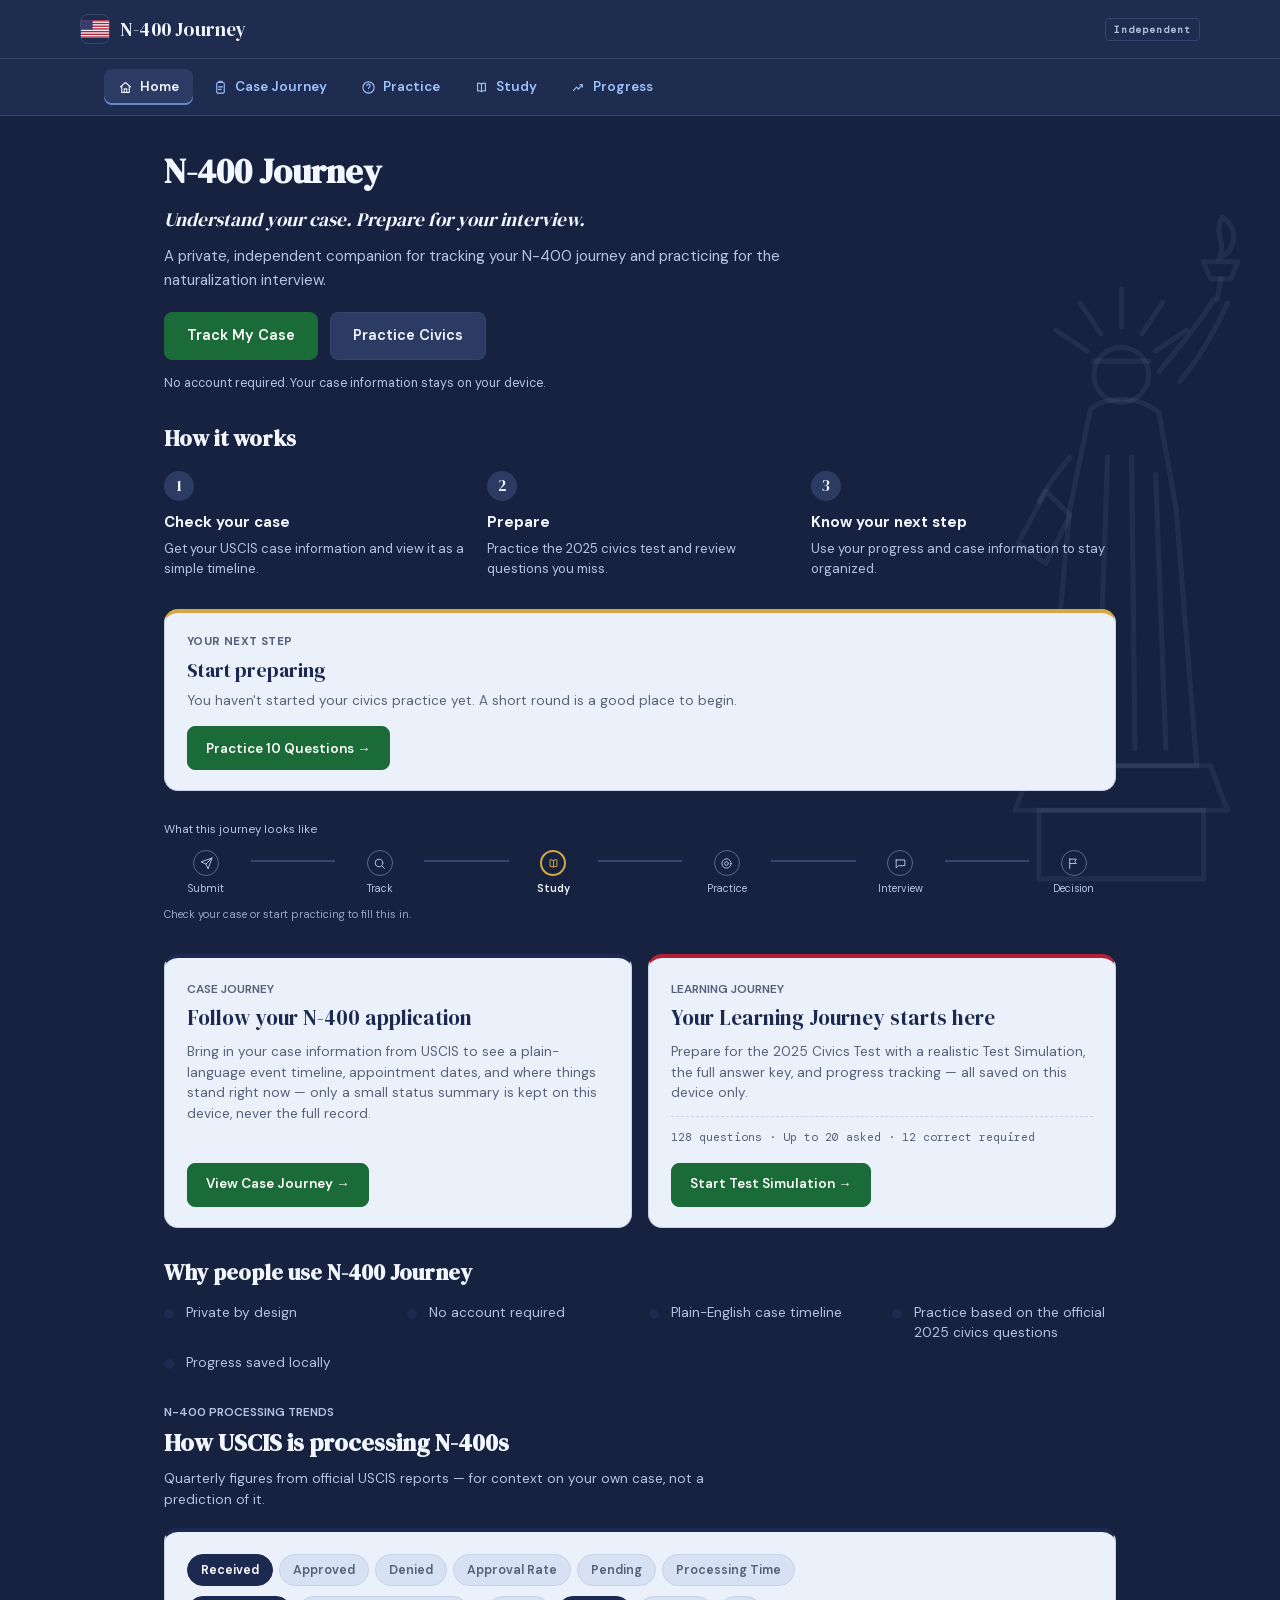
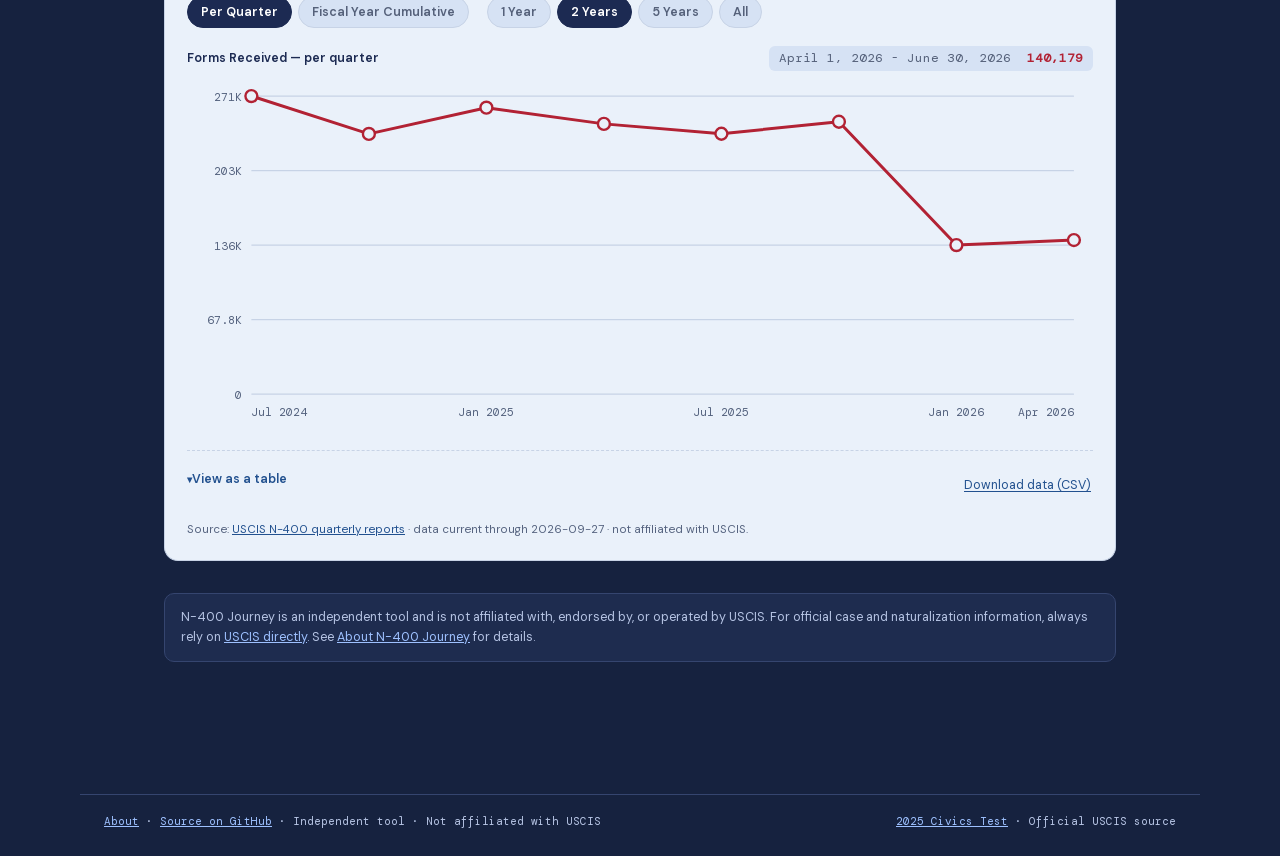
==== commit 4f695f7b: "Move Your Next Step card below How it works on homepage User feedback: a first-time visitor should g" ====
--- a/index.html
+++ b/index.html
@@ -27,8 +27,8 @@
   <meta name="twitter:title" content="N-400 Journey — Understand Your Case. Prepare for Your Interview." />
   <meta name="twitter:description" content="A free, unofficial companion for the N-400 naturalization process: an offline case-status timeline reader plus a 2025 civics test practice quiz." />
   <meta name="twitter:image" content="https://app.n400journey.workers.dev/og-image.png" />
-  <link rel="stylesheet" href="css/style.css?v=29" />
-  <link rel="stylesheet" href="css/civics.css?v=29" />
+  <link rel="stylesheet" href="css/style.css?v=31" />
+  <link rel="stylesheet" href="css/civics.css?v=31" />
   <script type="application/ld+json">
   {
     "@context": "https://schema.org",
@@ -128,8 +128,6 @@
         <p class="hub-hero-note">No account required. Your case information stays on your device.</p>
       </div>
 
-      <div class="next-step-card" id="hubNextStep"></div>
-
       <section class="how-it-works" aria-labelledby="howItWorksTitle">
         <h2 id="howItWorksTitle">How it works</h2>
         <div class="how-it-works-grid">
@@ -150,6 +148,8 @@
           </div>
         </div>
       </section>
+
+      <div class="next-step-card" id="hubNextStep"></div>
 
       <div class="hub-journey">
         <div class="hub-journey-label">What this journey looks like</div>
@@ -293,15 +293,15 @@
     </footer>
   </div>
 
-  <script src="data/current-officials.js?v=29"></script>
-  <script src="data/questions.js?v=29"></script>
-  <script src="data/distractors.js?v=29"></script>
-  <script src="js/civics-shared.js?v=29"></script>
-  <script src="js/case-history.js?v=29"></script>
-  <script src="data/n400-quarterly.js?v=29"></script>
-  <script src="js/n400-chart.js?v=29"></script>
-  <script src="js/next-step.js?v=29"></script>
-  <script src="js/hub.js?v=29"></script>
+  <script src="data/current-officials.js?v=31"></script>
+  <script src="data/questions.js?v=31"></script>
+  <script src="data/distractors.js?v=31"></script>
+  <script src="js/civics-shared.js?v=31"></script>
+  <script src="js/case-history.js?v=31"></script>
+  <script src="data/n400-quarterly.js?v=31"></script>
+  <script src="js/n400-chart.js?v=31"></script>
+  <script src="js/next-step.js?v=31"></script>
+  <script src="js/hub.js?v=31"></script>
 </body>
 
 </html>
--- a/css/civics.css
+++ b/css/civics.css
@@ -719,7 +719,7 @@
 .case-status-strip {
   background: var(--page-panel); border: 1px solid var(--page-border);
   border-left: 3px solid var(--rule-blue);
-  border-radius: 10px; padding: 14px 16px; margin-bottom: 22px;
+  border-radius: 10px; padding: 14px 16px; margin-top: 22px; margin-bottom: 22px;
   font-size: 13px; color: var(--on-page-muted);
 }
 
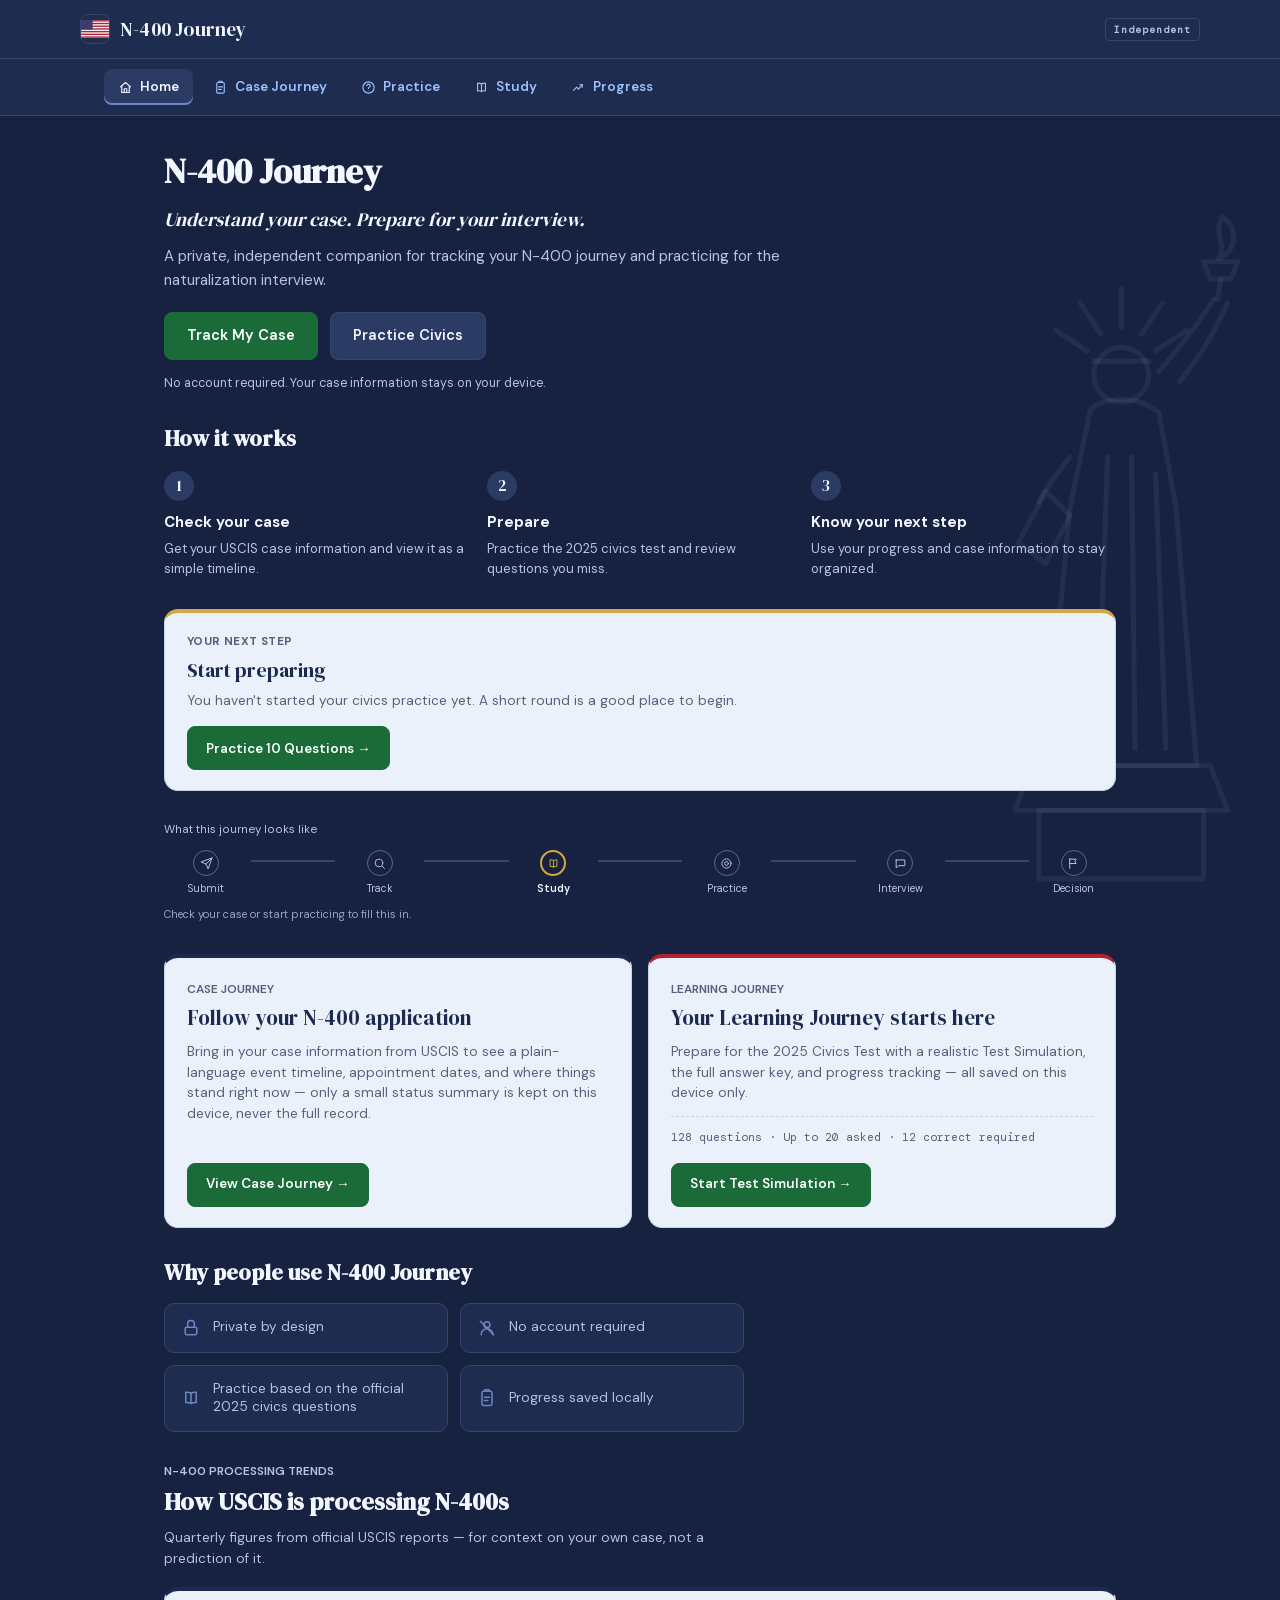
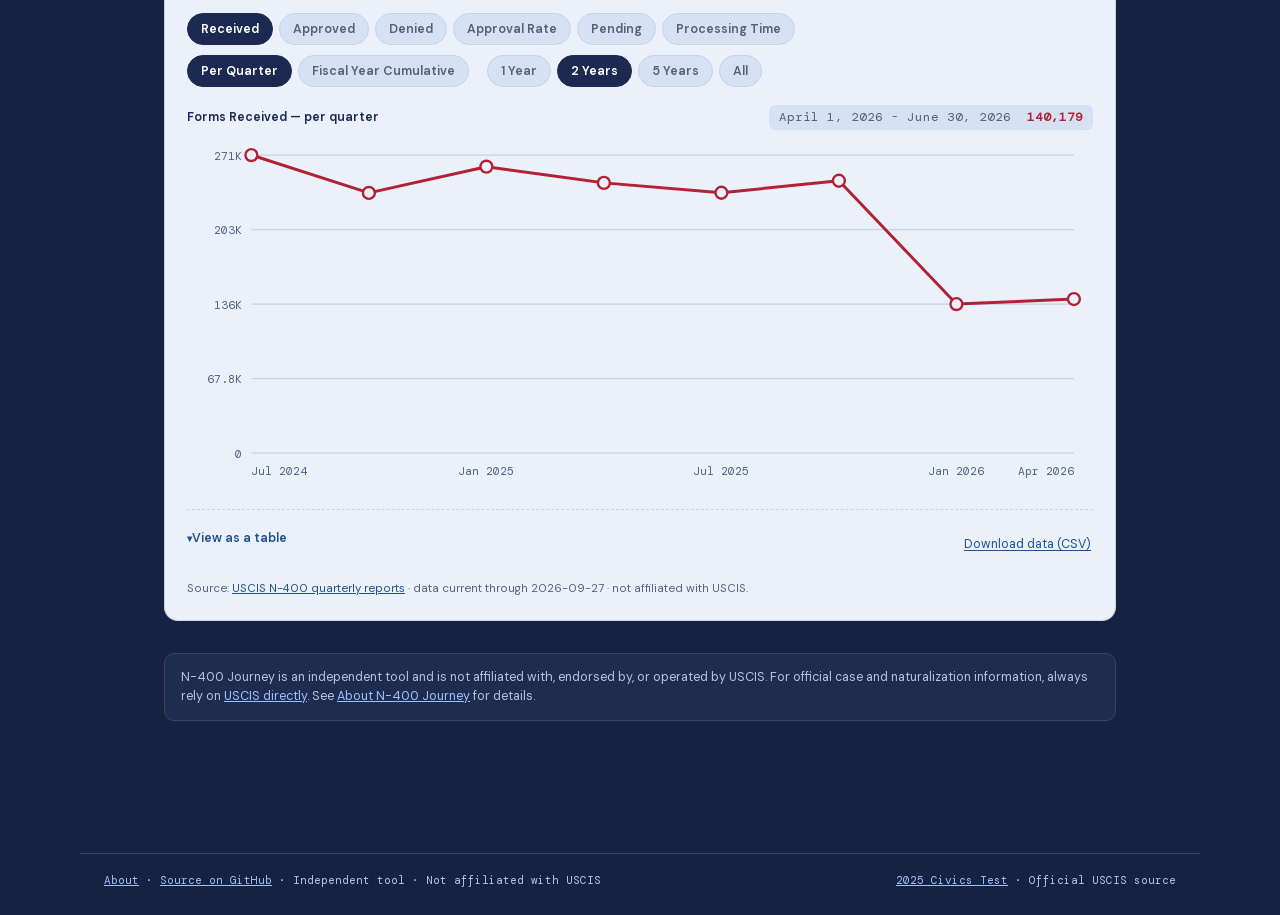
==== commit 22a0f726: "Redesign "Why people use N-400 Journey" as a tighter 2x2 icon grid Dropped "Plain-English case timel" ====
--- a/index.html
+++ b/index.html
@@ -27,8 +27,8 @@
   <meta name="twitter:title" content="N-400 Journey — Understand Your Case. Prepare for Your Interview." />
   <meta name="twitter:description" content="A free, unofficial companion for the N-400 naturalization process: an offline case-status timeline reader plus a 2025 civics test practice quiz." />
   <meta name="twitter:image" content="https://app.n400journey.workers.dev/og-image.png" />
-  <link rel="stylesheet" href="css/style.css?v=31" />
-  <link rel="stylesheet" href="css/civics.css?v=31" />
+  <link rel="stylesheet" href="css/style.css?v=34" />
+  <link rel="stylesheet" href="css/civics.css?v=34" />
   <script type="application/ld+json">
   {
     "@context": "https://schema.org",
@@ -215,13 +215,24 @@
 
       <section class="why-us" aria-labelledby="whyUsTitle">
         <h2 id="whyUsTitle">Why people use N-400 Journey</h2>
-        <ul class="why-us-list">
-          <li>Private by design</li>
-          <li>No account required</li>
-          <li>Plain-English case timeline</li>
-          <li>Practice based on the official 2025 civics questions</li>
-          <li>Progress saved locally</li>
-        </ul>
+        <div class="why-us-grid">
+          <div class="why-us-item">
+            <span class="why-us-icon" aria-hidden="true"><svg viewBox="0 0 24 24" fill="none" stroke="currentColor" stroke-width="1.8" stroke-linecap="round" stroke-linejoin="round"><rect x="5" y="11" width="14" height="9" rx="2"/><path d="M8 11V7a4 4 0 0 1 8 0v4"/></svg></span>
+            <span class="why-us-label">Private by design</span>
+          </div>
+          <div class="why-us-item">
+            <span class="why-us-icon" aria-hidden="true"><svg viewBox="0 0 24 24" fill="none" stroke="currentColor" stroke-width="1.8" stroke-linecap="round" stroke-linejoin="round"><circle cx="12" cy="8" r="3.5"/><path d="M5 20c0-3.9 3.1-7 7-7s7 3.1 7 7"/><path d="M4 4l16 16"/></svg></span>
+            <span class="why-us-label">No account required</span>
+          </div>
+          <div class="why-us-item">
+            <span class="why-us-icon" aria-hidden="true"><svg viewBox="0 0 24 24" fill="none" stroke="currentColor" stroke-width="1.8" stroke-linecap="round" stroke-linejoin="round"><path d="M12 6.3c-1.6-1-4.2-1.4-6.3-1.1v12.2c2.1-.3 4.7.1 6.3 1.1c1.6-1 4.2-1.4 6.3-1.1V5.2c-2.1-.3-4.7.1-6.3 1.1Z"/><path d="M12 6.3v12.2"/></svg></span>
+            <span class="why-us-label">Practice based on the official 2025 civics questions</span>
+          </div>
+          <div class="why-us-item">
+            <span class="why-us-icon" aria-hidden="true"><svg viewBox="0 0 24 24" fill="none" stroke="currentColor" stroke-width="1.8" stroke-linecap="round" stroke-linejoin="round"><rect x="6" y="4" width="12" height="17" rx="2"/><path d="M9 4V3a1 1 0 0 1 1-1h4a1 1 0 0 1 1 1v1"/><path d="M9 11h6M9 15h4"/></svg></span>
+            <span class="why-us-label">Progress saved locally</span>
+          </div>
+        </div>
       </section>
 
       <section class="trends-section" id="n400trends" aria-labelledby="trendsTitle">
@@ -293,15 +304,15 @@
     </footer>
   </div>
 
-  <script src="data/current-officials.js?v=31"></script>
-  <script src="data/questions.js?v=31"></script>
-  <script src="data/distractors.js?v=31"></script>
-  <script src="js/civics-shared.js?v=31"></script>
-  <script src="js/case-history.js?v=31"></script>
-  <script src="data/n400-quarterly.js?v=31"></script>
-  <script src="js/n400-chart.js?v=31"></script>
-  <script src="js/next-step.js?v=31"></script>
-  <script src="js/hub.js?v=31"></script>
+  <script src="data/current-officials.js?v=34"></script>
+  <script src="data/questions.js?v=34"></script>
+  <script src="data/distractors.js?v=34"></script>
+  <script src="js/civics-shared.js?v=34"></script>
+  <script src="js/case-history.js?v=34"></script>
+  <script src="data/n400-quarterly.js?v=34"></script>
+  <script src="js/n400-chart.js?v=34"></script>
+  <script src="js/next-step.js?v=34"></script>
+  <script src="js/hub.js?v=34"></script>
 </body>
 
 </html>
--- a/css/style.css
+++ b/css/style.css
@@ -442,6 +442,7 @@
 /* Instructions guide (collapsible) */
 .api-guide {
   margin-top: 44px;
+  margin-bottom: 44px;
   background: var(--page-panel);
   border: 1px solid var(--page-border);
   border-left: 3px solid var(--rule-blue);
--- a/css/civics.css
+++ b/css/civics.css
@@ -101,9 +101,9 @@
 }
 .sim-hero-stats strong { color: #fff; }
 .sim-hero .btn-sim-start {
-  background: #fff; color: var(--navy); border: 1px solid #fff;
-}
-.sim-hero .btn-sim-start:hover { background: #eef2fb; }
+  background: var(--green); color: #fff; border: 1px solid var(--green);
+}
+.sim-hero .btn-sim-start:hover { filter: brightness(1.12); }
 
 .sim-badge {
   display: inline-flex; align-items: center; gap: 6px;
@@ -573,16 +573,21 @@
 .why-us h2 {
   font-family: 'DM Serif Display', serif; font-size: 22px; color: var(--on-page); margin-bottom: 14px;
 }
-.why-us-list {
-  list-style: none; margin: 0; padding: 0;
-  display: grid; grid-template-columns: repeat(auto-fit, minmax(220px, 1fr)); gap: 10px 18px;
-}
-.why-us-list li {
-  font-size: 13.5px; color: var(--on-page-muted); padding-left: 22px; position: relative; line-height: 1.5;
-}
-.why-us-list li::before {
-  content: ''; position: absolute; left: 0; top: 6px; width: 10px; height: 10px; border-radius: 50%;
-  background: var(--star-done);
+.why-us-grid {
+  display: grid; grid-template-columns: repeat(2, 1fr); gap: 12px; max-width: 580px;
+}
+.why-us-item {
+  display: flex; align-items: center; gap: 12px;
+  background: var(--page-panel); border: 1px solid var(--page-border);
+  border-radius: 10px; padding: 14px 16px;
+}
+.why-us-icon {
+  width: 20px; height: 20px; flex-shrink: 0; color: var(--rule-blue);
+}
+.why-us-icon svg { width: 100%; height: 100%; }
+.why-us-label { font-size: 13.5px; color: var(--on-page-muted); line-height: 1.4; }
+@media (max-width: 480px) {
+  .why-us-grid { grid-template-columns: 1fr; }
 }
 
 .hub-journey { margin: 24px 0 32px; }
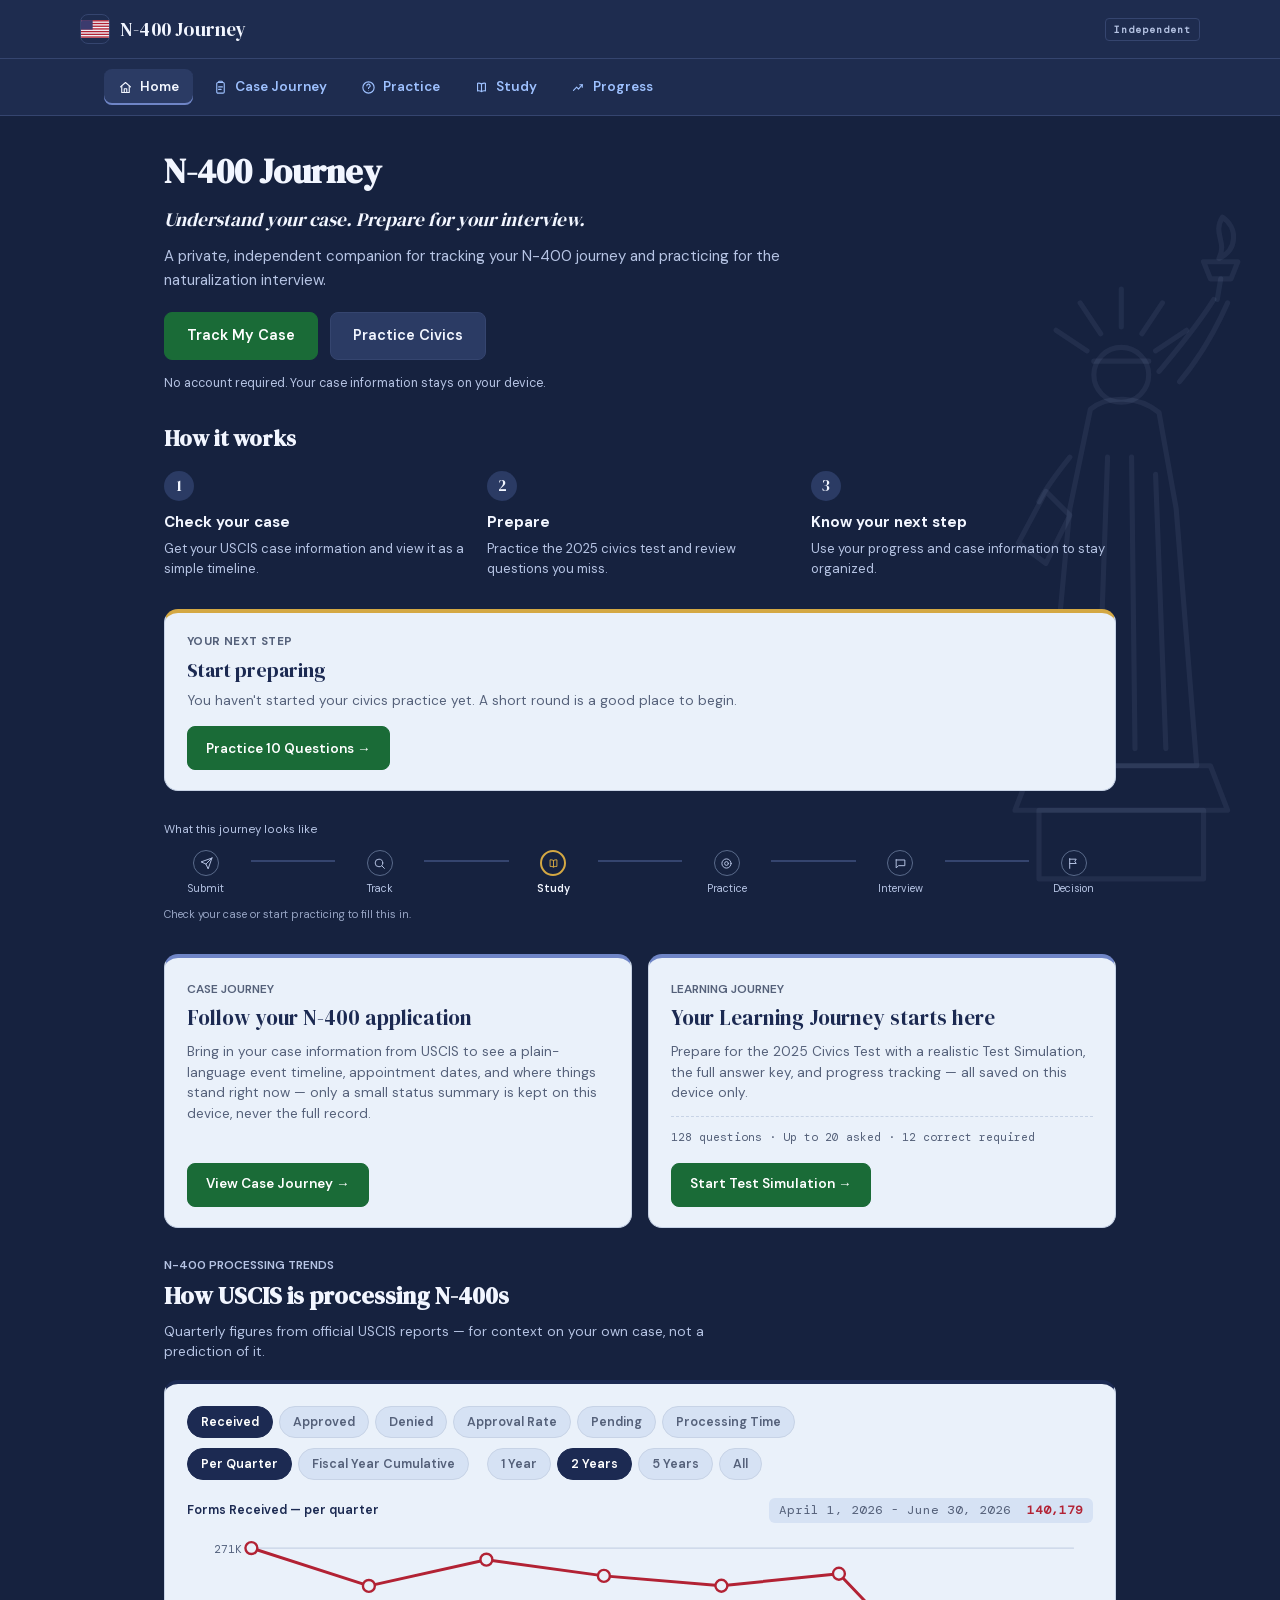
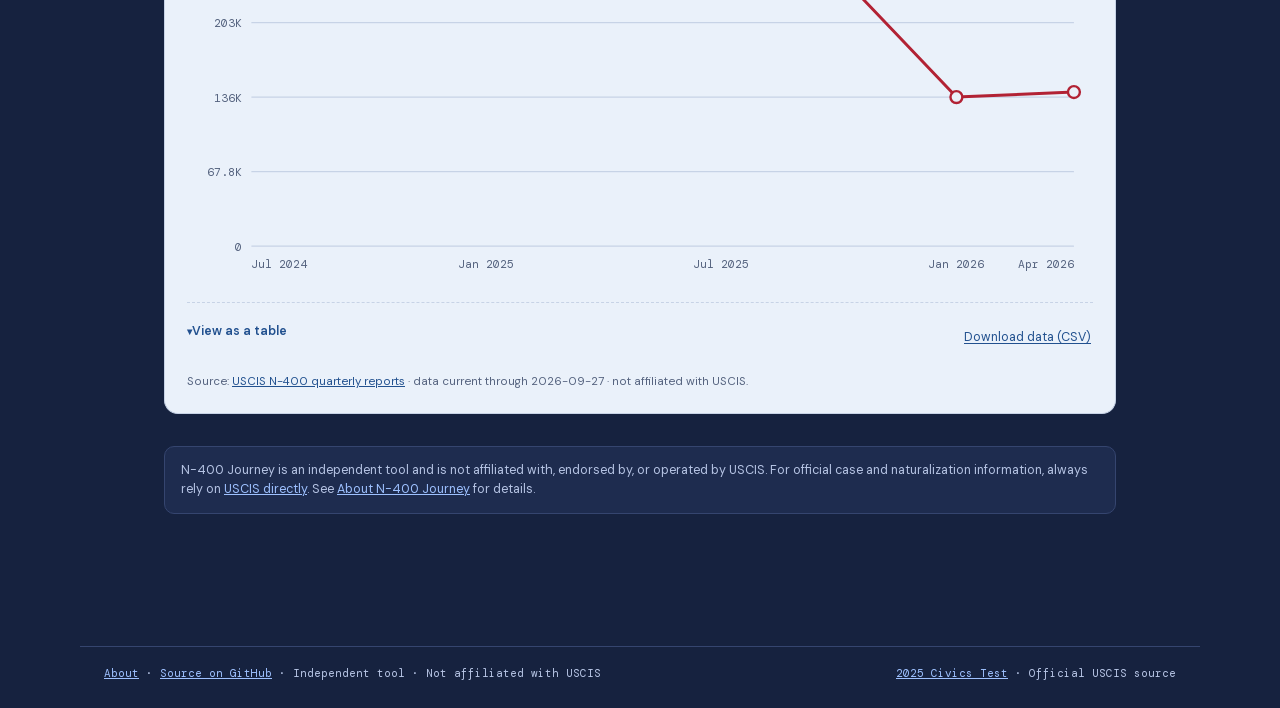
==== commit ecd84e60: "Unify pillar-card top border color; remove redundant "Why people use" section Case Journey's pillar " ====
--- a/index.html
+++ b/index.html
@@ -27,8 +27,8 @@
   <meta name="twitter:title" content="N-400 Journey — Understand Your Case. Prepare for Your Interview." />
   <meta name="twitter:description" content="A free, unofficial companion for the N-400 naturalization process: an offline case-status timeline reader plus a 2025 civics test practice quiz." />
   <meta name="twitter:image" content="https://app.n400journey.workers.dev/og-image.png" />
-  <link rel="stylesheet" href="css/style.css?v=34" />
-  <link rel="stylesheet" href="css/civics.css?v=34" />
+  <link rel="stylesheet" href="css/style.css?v=36" />
+  <link rel="stylesheet" href="css/civics.css?v=36" />
   <script type="application/ld+json">
   {
     "@context": "https://schema.org",
@@ -213,28 +213,6 @@
         </div>
       </div>
 
-      <section class="why-us" aria-labelledby="whyUsTitle">
-        <h2 id="whyUsTitle">Why people use N-400 Journey</h2>
-        <div class="why-us-grid">
-          <div class="why-us-item">
-            <span class="why-us-icon" aria-hidden="true"><svg viewBox="0 0 24 24" fill="none" stroke="currentColor" stroke-width="1.8" stroke-linecap="round" stroke-linejoin="round"><rect x="5" y="11" width="14" height="9" rx="2"/><path d="M8 11V7a4 4 0 0 1 8 0v4"/></svg></span>
-            <span class="why-us-label">Private by design</span>
-          </div>
-          <div class="why-us-item">
-            <span class="why-us-icon" aria-hidden="true"><svg viewBox="0 0 24 24" fill="none" stroke="currentColor" stroke-width="1.8" stroke-linecap="round" stroke-linejoin="round"><circle cx="12" cy="8" r="3.5"/><path d="M5 20c0-3.9 3.1-7 7-7s7 3.1 7 7"/><path d="M4 4l16 16"/></svg></span>
-            <span class="why-us-label">No account required</span>
-          </div>
-          <div class="why-us-item">
-            <span class="why-us-icon" aria-hidden="true"><svg viewBox="0 0 24 24" fill="none" stroke="currentColor" stroke-width="1.8" stroke-linecap="round" stroke-linejoin="round"><path d="M12 6.3c-1.6-1-4.2-1.4-6.3-1.1v12.2c2.1-.3 4.7.1 6.3 1.1c1.6-1 4.2-1.4 6.3-1.1V5.2c-2.1-.3-4.7.1-6.3 1.1Z"/><path d="M12 6.3v12.2"/></svg></span>
-            <span class="why-us-label">Practice based on the official 2025 civics questions</span>
-          </div>
-          <div class="why-us-item">
-            <span class="why-us-icon" aria-hidden="true"><svg viewBox="0 0 24 24" fill="none" stroke="currentColor" stroke-width="1.8" stroke-linecap="round" stroke-linejoin="round"><rect x="6" y="4" width="12" height="17" rx="2"/><path d="M9 4V3a1 1 0 0 1 1-1h4a1 1 0 0 1 1 1v1"/><path d="M9 11h6M9 15h4"/></svg></span>
-            <span class="why-us-label">Progress saved locally</span>
-          </div>
-        </div>
-      </section>
-
       <section class="trends-section" id="n400trends" aria-labelledby="trendsTitle">
         <div class="trends-eyebrow">N-400 PROCESSING TRENDS</div>
         <h2 class="trends-title" id="trendsTitle">How USCIS is processing N-400s</h2>
@@ -304,15 +282,15 @@
     </footer>
   </div>
 
-  <script src="data/current-officials.js?v=34"></script>
-  <script src="data/questions.js?v=34"></script>
-  <script src="data/distractors.js?v=34"></script>
-  <script src="js/civics-shared.js?v=34"></script>
-  <script src="js/case-history.js?v=34"></script>
-  <script src="data/n400-quarterly.js?v=34"></script>
-  <script src="js/n400-chart.js?v=34"></script>
-  <script src="js/next-step.js?v=34"></script>
-  <script src="js/hub.js?v=34"></script>
+  <script src="data/current-officials.js?v=36"></script>
+  <script src="data/questions.js?v=36"></script>
+  <script src="data/distractors.js?v=36"></script>
+  <script src="js/civics-shared.js?v=36"></script>
+  <script src="js/case-history.js?v=36"></script>
+  <script src="data/n400-quarterly.js?v=36"></script>
+  <script src="js/n400-chart.js?v=36"></script>
+  <script src="js/next-step.js?v=36"></script>
+  <script src="js/hub.js?v=36"></script>
 </body>
 
 </html>
--- a/css/style.css
+++ b/css/style.css
@@ -96,6 +96,7 @@
   --gold-dim: rgba(154, 103, 0, .12);
   --green: #1a6b37;
   --green-dim: rgba(26, 107, 55, .12);
+  --green-bright: #3aa866;
   --blue: #22518f;
   --blue-dim: rgba(34, 81, 143, .12);
   --purple: #5c3d94;
@@ -319,18 +320,18 @@
 /* Input panel */
 /* ══ PRIVACY CARD — prominent, plain-English, ahead of the walkthrough ══ */
 .privacy-card {
-  background: var(--green-dim); border: 1px solid var(--green);
+  background: var(--green-dim); border: 1px solid var(--green-bright);
   border-radius: 12px; padding: 18px 20px; margin-bottom: 20px;
 }
-.privacy-card-title { font-family: 'DM Serif Display', serif; font-size: 17px; color: var(--green); margin-bottom: 10px; }
+.privacy-card-title { font-family: 'DM Serif Display', serif; font-size: 17px; color: var(--green-bright); margin-bottom: 10px; }
 .privacy-card-list { list-style: none; margin: 0 0 4px; padding: 0; }
 .privacy-card-list li {
-  font-size: 13.5px; color: var(--green); line-height: 1.7; padding-left: 18px; position: relative;
+  font-size: 13.5px; color: var(--green-bright); line-height: 1.7; padding-left: 18px; position: relative;
 }
 .privacy-card-list li::before { content: '✓'; position: absolute; left: 0; font-weight: 700; }
 .privacy-card-details { margin-top: 8px; }
 .privacy-card-details summary {
-  cursor: pointer; list-style: none; font-size: 12.5px; font-weight: 600; color: var(--green);
+  cursor: pointer; list-style: none; font-size: 12.5px; font-weight: 600; color: var(--green-bright);
   text-decoration: underline; text-underline-offset: 2px; min-height: 32px; display: inline-flex; align-items: center;
 }
 .privacy-card-details summary::-webkit-details-marker { display: none; }
--- a/css/civics.css
+++ b/css/civics.css
@@ -419,7 +419,7 @@
 .mastery-seg.learning { background: var(--gold-bright, #d4a843); }
 .mastery-seg.missed { background: var(--red); }
 .mastery-seg.new { background: var(--surface2); }
-.mastery-legend { display: flex; flex-wrap: wrap; gap: 14px; font-size: 12px; color: var(--text-muted); margin-bottom: 26px; }
+.mastery-legend { display: flex; flex-wrap: wrap; gap: 14px; font-size: 12px; color: var(--on-page-muted); margin-bottom: 26px; }
 .mastery-legend span { display: inline-flex; align-items: center; gap: 6px; }
 .mastery-dot { width: 9px; height: 9px; border-radius: 50%; display: inline-block; }
 .mastery-dot.mastered { background: var(--green); }
@@ -568,28 +568,6 @@
 .how-step h3 { font-size: 15px; color: var(--on-page); margin-bottom: 5px; }
 .how-step p { font-size: 13px; color: var(--on-page-muted); line-height: 1.55; }
 
-/* ══ WHY PEOPLE USE N-400 JOURNEY ═════════════════════════════ */
-.why-us { margin-bottom: 30px; }
-.why-us h2 {
-  font-family: 'DM Serif Display', serif; font-size: 22px; color: var(--on-page); margin-bottom: 14px;
-}
-.why-us-grid {
-  display: grid; grid-template-columns: repeat(2, 1fr); gap: 12px; max-width: 580px;
-}
-.why-us-item {
-  display: flex; align-items: center; gap: 12px;
-  background: var(--page-panel); border: 1px solid var(--page-border);
-  border-radius: 10px; padding: 14px 16px;
-}
-.why-us-icon {
-  width: 20px; height: 20px; flex-shrink: 0; color: var(--rule-blue);
-}
-.why-us-icon svg { width: 100%; height: 100%; }
-.why-us-label { font-size: 13.5px; color: var(--on-page-muted); line-height: 1.4; }
-@media (max-width: 480px) {
-  .why-us-grid { grid-template-columns: 1fr; }
-}
-
 .hub-journey { margin: 24px 0 32px; }
 .hub-journey-label {
   font-size: 11.5px; color: var(--on-page-muted); text-transform: none;
@@ -607,11 +585,10 @@
 }
 .pillar-card {
   background: var(--surface); border: 1px solid var(--border);
-  border-top: 4px solid var(--navy);
+  border-top: 4px solid var(--rule-blue);
   border-radius: 14px; padding: 22px 22px 20px;
   display: flex; flex-direction: column;
 }
-.pillar-card.learning { border-top-color: var(--red-flag); }
 .pillar-card-eyebrow { font-size: 12px; color: var(--text-muted); font-weight: 600; }
 .pillar-card-title {
   font-family: 'DM Serif Display', serif; font-size: 21px; color: var(--navy);
